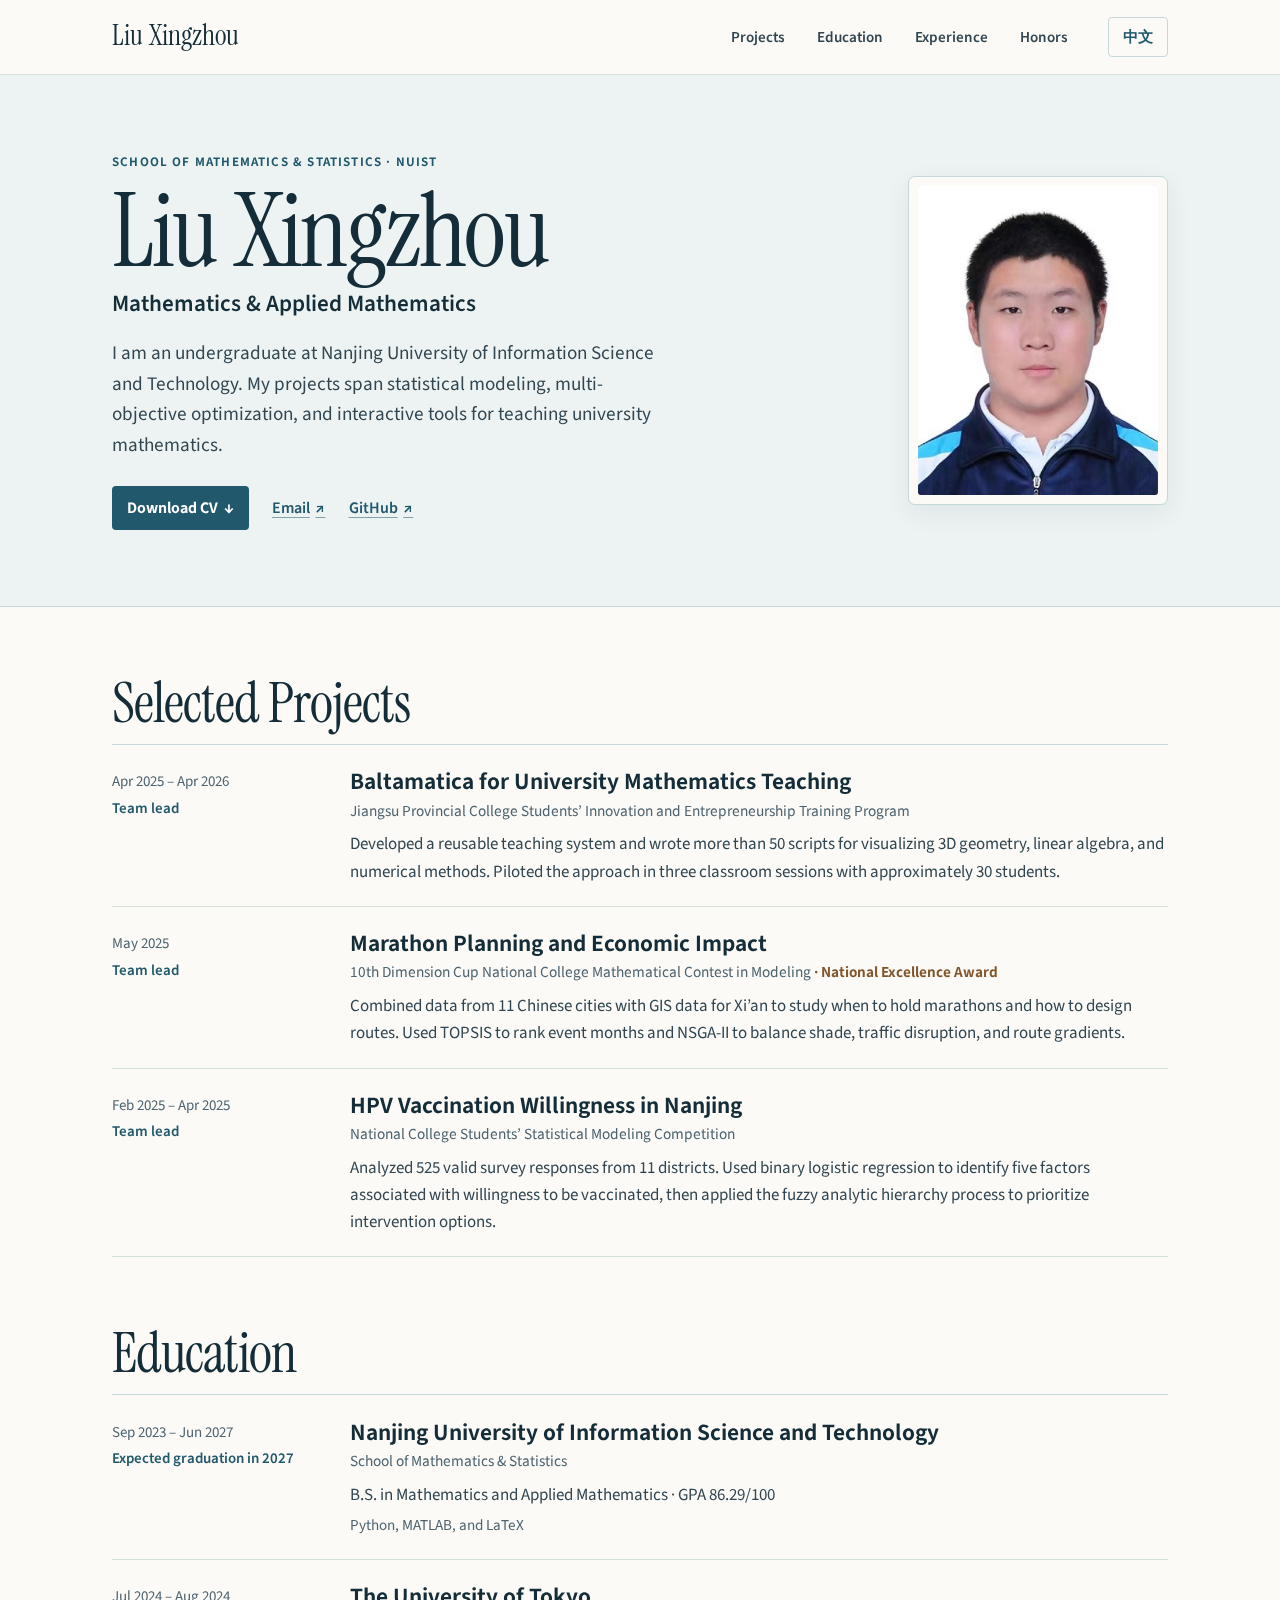
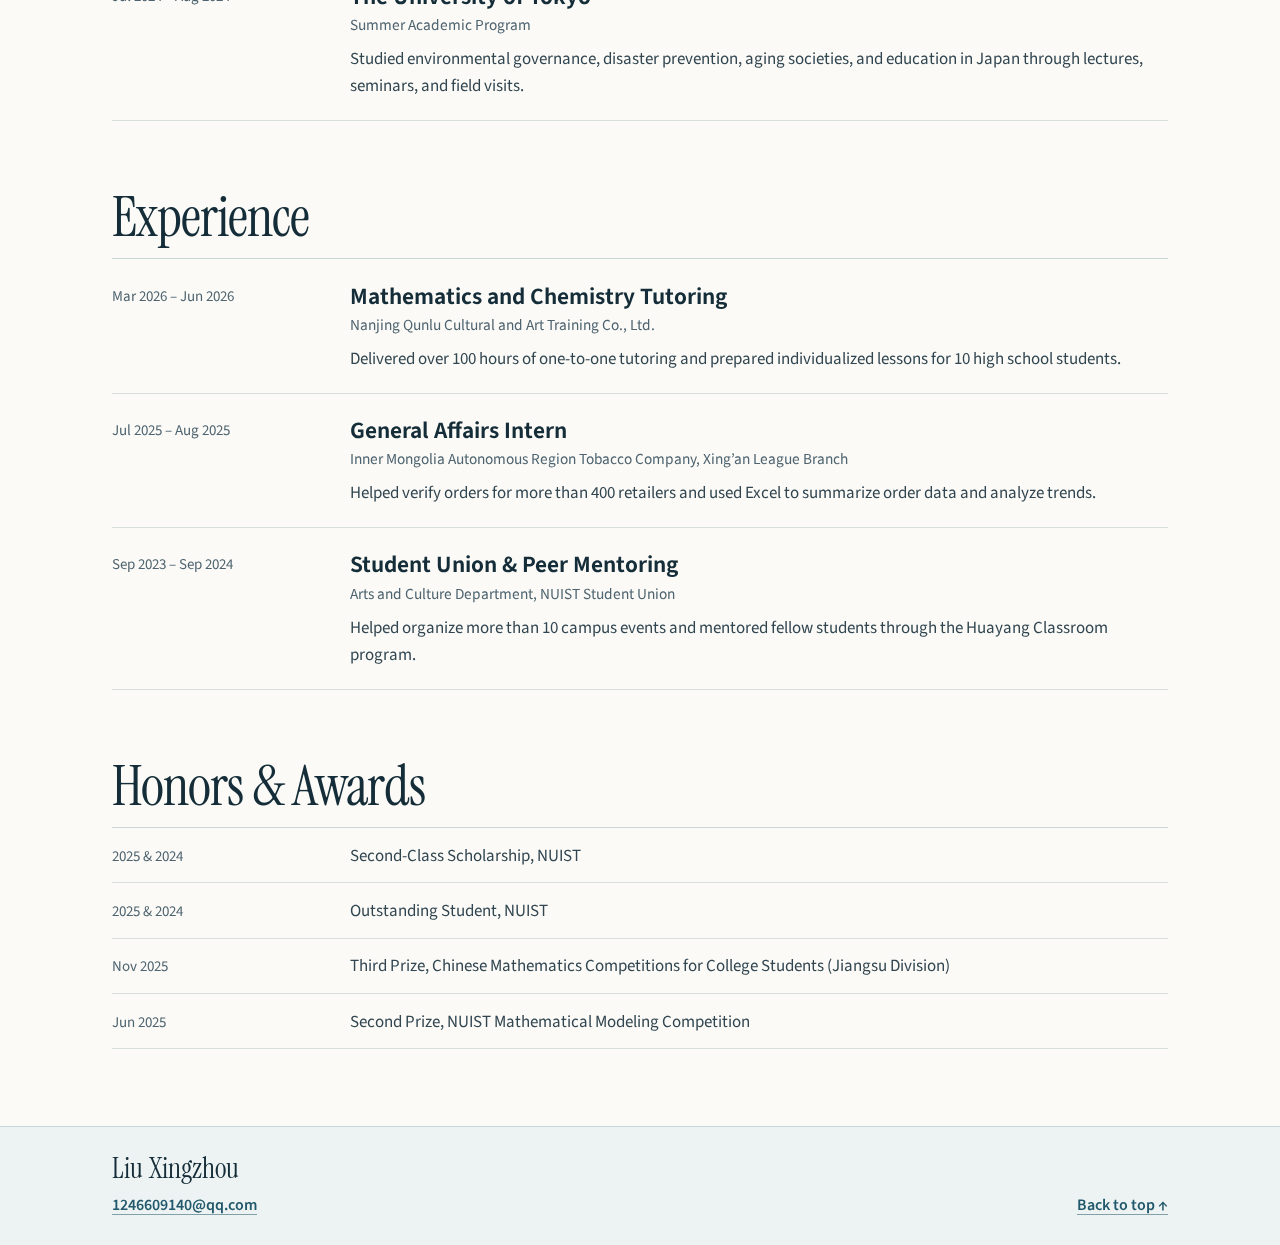
==== index.html @ d93e66ef "Publish Liu Xingzhou's bilingual academic homepage" ====
<!doctype html>
<html lang="en">
<head>
  <meta charset="utf-8">
  <meta name="viewport" content="width=device-width, initial-scale=1">
  <meta name="description" content="Academic homepage of Liu Xingzhou, a Mathematics and Applied Mathematics undergraduate at NUIST.">
  <title>Liu Xingzhou | Academic Homepage</title>
  <link rel="alternate" hreflang="zh-CN" href="zh.html">
  <link rel="icon" type="image/png" href="assets/favicon.png">
  <link rel="stylesheet" href="style.css">
</head>
<body id="top">
  <a class="skip-link" href="#main">Skip to content</a>
  <header class="site-header">
    <div class="shell masthead">
      <a class="wordmark" href="#top">Liu Xingzhou</a>
      <nav class="site-nav" aria-label="Main navigation">
        <a href="#projects">Projects</a>
        <a href="#education">Education</a>
        <a href="#experience">Experience</a>
        <a href="#honors">Honors</a>
      </nav>
      <a class="language-link" href="zh.html" hreflang="zh-CN" lang="zh-CN" aria-label="阅读中文版">中文</a>
    </div>
  </header>

  <main id="main" tabindex="-1">
    <section class="hero" aria-labelledby="name">
      <div class="shell hero-layout">
        <div class="hero-copy">
          <p class="affiliation">School of Mathematics &amp; Statistics · NUIST</p>
          <h1 id="name">Liu Xingzhou</h1>
          <p class="hero-subtitle">Mathematics &amp; Applied Mathematics</p>
          <p class="intro">I am an undergraduate at Nanjing University of Information Science and Technology. My projects span statistical modeling, multi-objective optimization, and interactive tools for teaching university mathematics.</p>
          <div class="hero-links">
            <a class="primary-link" href="assets/liu-xingzhou-cv.pdf" download>Download CV <span aria-hidden="true">↓</span></a>
            <a class="text-link" href="mailto:1246609140@qq.com">Email <span aria-hidden="true">↗</span></a>
            <a class="text-link" href="https://github.com/JasonDonaldLiu">GitHub <span aria-hidden="true">↗</span></a>
          </div>
        </div>
        <div class="portrait">
          <img src="assets/portrait.jpg" width="413" height="531" alt="Portrait of Liu Xingzhou" fetchpriority="high">
        </div>
      </div>
    </section>

    <div class="shell content">
      <section id="projects" class="section" aria-labelledby="projects-title">
        <h2 id="projects-title">Selected Projects</h2>
        <article class="entry">
          <div class="entry-meta">
            <p><time datetime="2025-04">Apr 2025</time> – <time datetime="2026-04">Apr 2026</time></p>
            <p class="role">Team lead</p>
          </div>
          <div>
            <h3>Baltamatica for University Mathematics Teaching</h3>
            <p class="context">Jiangsu Provincial College Students’ Innovation and Entrepreneurship Training Program</p>
            <p>Developed a reusable teaching system and wrote more than 50 scripts for visualizing 3D geometry, linear algebra, and numerical methods. Piloted the approach in three classroom sessions with approximately 30 students.</p>
          </div>
        </article>
        <article class="entry">
          <div class="entry-meta">
            <p><time datetime="2025-05">May 2025</time></p>
            <p class="role">Team lead</p>
          </div>
          <div>
            <h3>Marathon Planning and Economic Impact</h3>
            <p class="context">10th Dimension Cup National College Mathematical Contest in Modeling <span class="award-note">· National Excellence Award</span></p>
            <p>Combined data from 11 Chinese cities with GIS data for Xi’an to study when to hold marathons and how to design routes. Used TOPSIS to rank event months and NSGA-II to balance shade, traffic disruption, and route gradients.</p>
          </div>
        </article>
        <article class="entry">
          <div class="entry-meta">
            <p><time datetime="2025-02">Feb 2025</time> – <time datetime="2025-04">Apr 2025</time></p>
            <p class="role">Team lead</p>
          </div>
          <div>
            <h3>HPV Vaccination Willingness in Nanjing</h3>
            <p class="context">National College Students’ Statistical Modeling Competition</p>
            <p>Analyzed 525 valid survey responses from 11 districts. Used binary logistic regression to identify five factors associated with willingness to be vaccinated, then applied the fuzzy analytic hierarchy process to prioritize intervention options.</p>
          </div>
        </article>
      </section>

      <section id="education" class="section" aria-labelledby="education-title">
        <h2 id="education-title">Education</h2>
        <article class="entry">
          <div class="entry-meta">
            <p><time datetime="2023-09">Sep 2023</time> – <time datetime="2027-06">Jun 2027</time></p>
            <p class="role">Expected graduation in 2027</p>
          </div>
          <div>
            <h3>Nanjing University of Information Science and Technology</h3>
            <p class="context">School of Mathematics &amp; Statistics</p>
            <p>B.S. in Mathematics and Applied Mathematics · GPA 86.29/100</p>
            <p class="tools">Python, MATLAB, and LaTeX</p>
          </div>
        </article>
        <article class="entry">
          <div class="entry-meta">
            <p><time datetime="2024-07">Jul 2024</time> – <time datetime="2024-08">Aug 2024</time></p>
          </div>
          <div>
            <h3>The University of Tokyo</h3>
            <p class="context">Summer Academic Program</p>
            <p>Studied environmental governance, disaster prevention, aging societies, and education in Japan through lectures, seminars, and field visits.</p>
          </div>
        </article>
      </section>

      <section id="experience" class="section" aria-labelledby="experience-title">
        <h2 id="experience-title">Experience</h2>
        <article class="entry">
          <div class="entry-meta">
            <p><time datetime="2026-03">Mar 2026</time> – <time datetime="2026-06">Jun 2026</time></p>
          </div>
          <div>
            <h3>Mathematics and Chemistry Tutoring</h3>
            <p class="context">Nanjing Qunlu Cultural and Art Training Co., Ltd.</p>
            <p>Delivered over 100 hours of one-to-one tutoring and prepared individualized lessons for 10 high school students.</p>
          </div>
        </article>
        <article class="entry">
          <div class="entry-meta">
            <p><time datetime="2025-07">Jul 2025</time> – <time datetime="2025-08">Aug 2025</time></p>
          </div>
          <div>
            <h3>General Affairs Intern</h3>
            <p class="context">Inner Mongolia Autonomous Region Tobacco Company, Xing’an League Branch</p>
            <p>Helped verify orders for more than 400 retailers and used Excel to summarize order data and analyze trends.</p>
          </div>
        </article>
        <article class="entry">
          <div class="entry-meta">
            <p><time datetime="2023-09">Sep 2023</time> – <time datetime="2024-09">Sep 2024</time></p>
          </div>
          <div>
            <h3>Student Union &amp; Peer Mentoring</h3>
            <p class="context">Arts and Culture Department, NUIST Student Union</p>
            <p>Helped organize more than 10 campus events and mentored fellow students through the Huayang Classroom program.</p>
          </div>
        </article>
      </section>

      <section id="honors" class="section" aria-labelledby="honors-title">
        <h2 id="honors-title">Honors &amp; Awards</h2>
        <ul class="honors-list">
          <li><span class="honors-date"><time datetime="2025">2025</time> &amp; <time datetime="2024">2024</time></span><span>Second-Class Scholarship, NUIST</span></li>
          <li><span class="honors-date"><time datetime="2025">2025</time> &amp; <time datetime="2024">2024</time></span><span>Outstanding Student, NUIST</span></li>
          <li><time class="honors-date" datetime="2025-11">Nov 2025</time><span>Third Prize, Chinese Mathematics Competitions for College Students (Jiangsu Division)</span></li>
          <li><time class="honors-date" datetime="2025-06">Jun 2025</time><span>Second Prize, NUIST Mathematical Modeling Competition</span></li>
        </ul>
      </section>
    </div>
  </main>

  <footer class="site-footer">
    <div class="shell footer-layout">
      <div>
        <p class="wordmark">Liu Xingzhou</p>
        <a class="text-link" href="mailto:1246609140@qq.com">1246609140@qq.com</a>
      </div>
      <a class="text-link" href="#top">Back to top <span aria-hidden="true">↑</span></a>
    </div>
  </footer>
</body>
</html>
---- style.css ----
@font-face {
  font-family: "Instrument Serif";
  src: url("assets/instrument-serif.ttf") format("truetype");
  font-weight: 400;
  font-display: swap;
}

@font-face {
  font-family: "Source Sans 3";
  src: url("assets/source-sans-3.woff2") format("woff2");
  font-weight: 200 900;
  font-display: swap;
}

:root {
  color-scheme: light;
  --paper: #fbfaf6;
  --mist: #edf3f3;
  --ink: #142d38;
  --text: #314651;
  --muted: #4e6470;
  --accent: #21586b;
  --dark-accent: #143e4e;
  --rule: #d7dfdd;
  --hero-rule: #c6d7d9;
  --copper: #82562d;
  --serif: "Instrument Serif", "STIX Two Text", Georgia, serif;
  --sans: "Source Sans 3", system-ui, "PingFang SC", "Microsoft YaHei", sans-serif;
  --gutter: clamp(1.25rem, 4vw, 2.5rem);
}

*, *::before, *::after {
  box-sizing: border-box;
}

body {
  margin: 0;
  background: var(--paper);
  color: var(--text);
  font-family: var(--sans);
  font-size: 1.0625rem;
  line-height: 1.6;
}

h1, h2, h3, p {
  margin: 0;
}

a {
  color: var(--accent);
  text-underline-offset: 0.24em;
}

a:hover {
  color: var(--dark-accent);
}

a:focus-visible {
  outline: 2px solid var(--accent);
  outline-offset: 4px;
}

.shell {
  width: min(100% - var(--gutter) * 2, 66rem);
  margin-inline: auto;
}

.skip-link {
  position: absolute;
  z-index: 1;
  top: 0.75rem;
  left: var(--gutter);
  padding: 0.5rem 0.85rem;
  transform: translateY(calc(-100% - 0.75rem));
  background: var(--paper);
}

.skip-link:focus {
  transform: none;
}

.site-header {
  border-bottom: 1px solid var(--rule);
}

.masthead {
  display: grid;
  grid-template-columns: 1fr auto auto;
  grid-template-areas: "name nav language";
  align-items: center;
  gap: clamp(1rem, 3.2vw, 2.5rem);
  min-height: 4.6rem;
}

.wordmark {
  grid-area: name;
  width: fit-content;
  color: var(--ink);
  font-family: var(--serif);
  font-size: 1.75rem;
  line-height: 1.1;
  text-decoration: none;
}

.site-nav {
  grid-area: nav;
  display: flex;
  flex-wrap: wrap;
  gap: 0.15rem clamp(0.85rem, 3vw, 2rem);
}

.site-nav a,
.language-link {
  display: inline-flex;
  align-items: center;
  min-height: 2.5rem;
  font-size: 0.95rem;
  font-weight: 600;
  text-decoration: none;
}

.site-nav a {
  color: var(--text);
}

.site-nav a:hover {
  color: var(--accent);
  text-decoration: underline;
}

.language-link {
  grid-area: language;
  justify-content: center;
  justify-self: end;
  min-width: 3.75rem;
  padding-inline: 0.7rem;
  border: 1px solid var(--hero-rule);
  border-radius: 4px;
}

.language-link:hover {
  background: var(--mist);
}

.hero {
  background: var(--mist);
  border-bottom: 1px solid var(--hero-rule);
}

.hero-layout {
  display: grid;
  grid-template-columns: minmax(0, 1fr) clamp(12.5rem, 23vw, 16.25rem);
  align-items: center;
  column-gap: clamp(2.25rem, 9vw, 8.5rem);
  padding-block: clamp(3.25rem, 6vw, 5.5rem);
}

.affiliation {
  color: var(--accent);
  font-size: 0.82rem;
  font-weight: 650;
  letter-spacing: 0.09em;
  text-transform: uppercase;
}

h1 {
  margin-block: 0.62rem 0.32rem;
  color: var(--ink);
  font-family: var(--serif);
  font-size: clamp(3.45rem, 8vw, 6.5rem);
  font-weight: 400;
  letter-spacing: -0.022em;
  line-height: 0.98;
}

.hero-subtitle {
  color: var(--ink);
  font-size: clamp(1.12rem, 2.2vw, 1.45rem);
  font-weight: 600;
  line-height: 1.4;
}

.intro {
  max-width: 34rem;
  margin-block: 1.1rem 1.55rem;
  font-size: clamp(1.0625rem, 1.7vw, 1.2rem);
}

.hero-links {
  display: flex;
  flex-wrap: wrap;
  align-items: center;
  gap: 0.3rem clamp(0.9rem, 3vw, 1.45rem);
}

.hero-links a {
  display: inline-flex;
  align-items: center;
  gap: 0.35rem;
  min-height: 2.75rem;
  white-space: nowrap;
}

.primary-link {
  padding: 0.5rem 0.94rem;
  border-radius: 4px;
  background: var(--accent);
  color: #fff;
  font-size: 1rem;
  font-weight: 650;
  text-decoration: none;
}

.primary-link:hover {
  background: var(--dark-accent);
  color: #fff;
}

.text-link {
  font-size: 1rem;
  font-weight: 600;
  text-decoration-color: #81a0aa;
}

.text-link:hover {
  text-decoration-color: currentColor;
}

.portrait {
  padding: 0.55rem;
  border: 1px solid var(--hero-rule);
  border-radius: 7px;
  background: var(--paper);
  box-shadow: 0 8px 26px rgb(20 45 56 / 7%);
}

.portrait img {
  display: block;
  width: 100%;
  height: auto;
  border-radius: 3px;
}

.content {
  padding-block: clamp(2.65rem, 5vw, 4.5rem) clamp(3.5rem, 6vw, 5rem);
}

.section + .section {
  margin-top: clamp(2.5rem, 6vw, 4rem);
}

h2 {
  padding-bottom: 0.62rem;
  border-bottom: 1px solid var(--hero-rule);
  color: var(--ink);
  font-family: var(--serif);
  font-size: clamp(2.45rem, 4.4vw, 3.55rem);
  font-weight: 400;
  letter-spacing: -0.018em;
  line-height: 1.12;
}

.entry, .honors-list li {
  display: grid;
  grid-template-columns: 11.75rem minmax(0, 1fr);
  gap: clamp(1.5rem, 4vw, 3.15rem);
  border-bottom: 1px solid var(--rule);
}

.entry {
  padding-block: 1.32rem;
}

.entry-meta,
.honors-date {
  color: var(--muted);
  font-size: 0.94rem;
  font-variant-numeric: tabular-nums;
}

.entry-meta {
  padding-top: 0.19rem;
}

.role {
  margin-top: 0.15rem;
  color: var(--accent);
  font-weight: 600;
}

h3 {
  color: var(--ink);
  font-size: clamp(1.2rem, 2.3vw, 1.47rem);
  font-weight: 650;
  line-height: 1.28;
}

.context {
  margin-top: 0.26rem;
  color: var(--muted);
  font-size: 0.96rem;
  line-height: 1.4;
}

.context + p {
  margin-top: 0.52rem;
}

.award-note {
  color: var(--copper);
  font-weight: 650;
}

.tools {
  margin-top: 0.35rem;
  color: var(--muted);
  font-size: 0.95rem;
}

.honors-list {
  margin: 0;
  padding: 0;
  list-style: none;
}

.honors-list li {
  align-items: baseline;
  padding-block: 0.85rem;
}

.site-footer {
  border-top: 1px solid var(--hero-rule);
  background: var(--mist);
}

.footer-layout {
  display: flex;
  flex-wrap: wrap;
  align-items: end;
  justify-content: space-between;
  gap: 0.8rem 1rem;
  padding-block: 1.7rem;
}

.site-footer .wordmark {
  margin-bottom: 0.35rem;
}

html[lang="zh-CN"] body {
  line-height: 1.75;
}

html[lang="zh-CN"] h2 {
  padding-bottom: 0.85rem;
  font-family: var(--sans);
  font-size: clamp(1.75rem, 4.4vw, 2.4rem);
  font-weight: 600;
  letter-spacing: 0;
}

html[lang="zh-CN"] h3 {
  font-size: clamp(1.13rem, 2.3vw, 1.3rem);
}

@media (max-width: 45rem) {
  .masthead {
    grid-template-columns: 1fr auto;
    grid-template-areas: "name language" "nav nav";
    row-gap: 0.1rem;
    padding-top: 0.58rem;
  }

  .site-nav {
    gap: 0.05rem clamp(1rem, 4vw, 1.8rem);
  }

  .hero-layout {
    grid-template-columns: 1fr;
    gap: 1.5rem;
    padding-block: 2rem 2.25rem;
  }

  .portrait {
    grid-row: 1;
    width: clamp(7.3rem, 28vw, 9.5rem);
    padding: 0.32rem;
  }

  h1 {
    font-size: clamp(3.15rem, 12vw, 5.4rem);
  }

  .entry,
  .honors-list li {
    grid-template-columns: 1fr;
    gap: 0.34rem;
  }

  .entry-meta {
    display: flex;
    flex-wrap: wrap;
    gap: 0.15rem 0.8rem;
    padding-top: 0;
  }

  .entry-meta .role {
    margin-top: 0;
  }
}

@media (prefers-reduced-motion: no-preference) {
  html {
    scroll-behavior: smooth;
  }
}
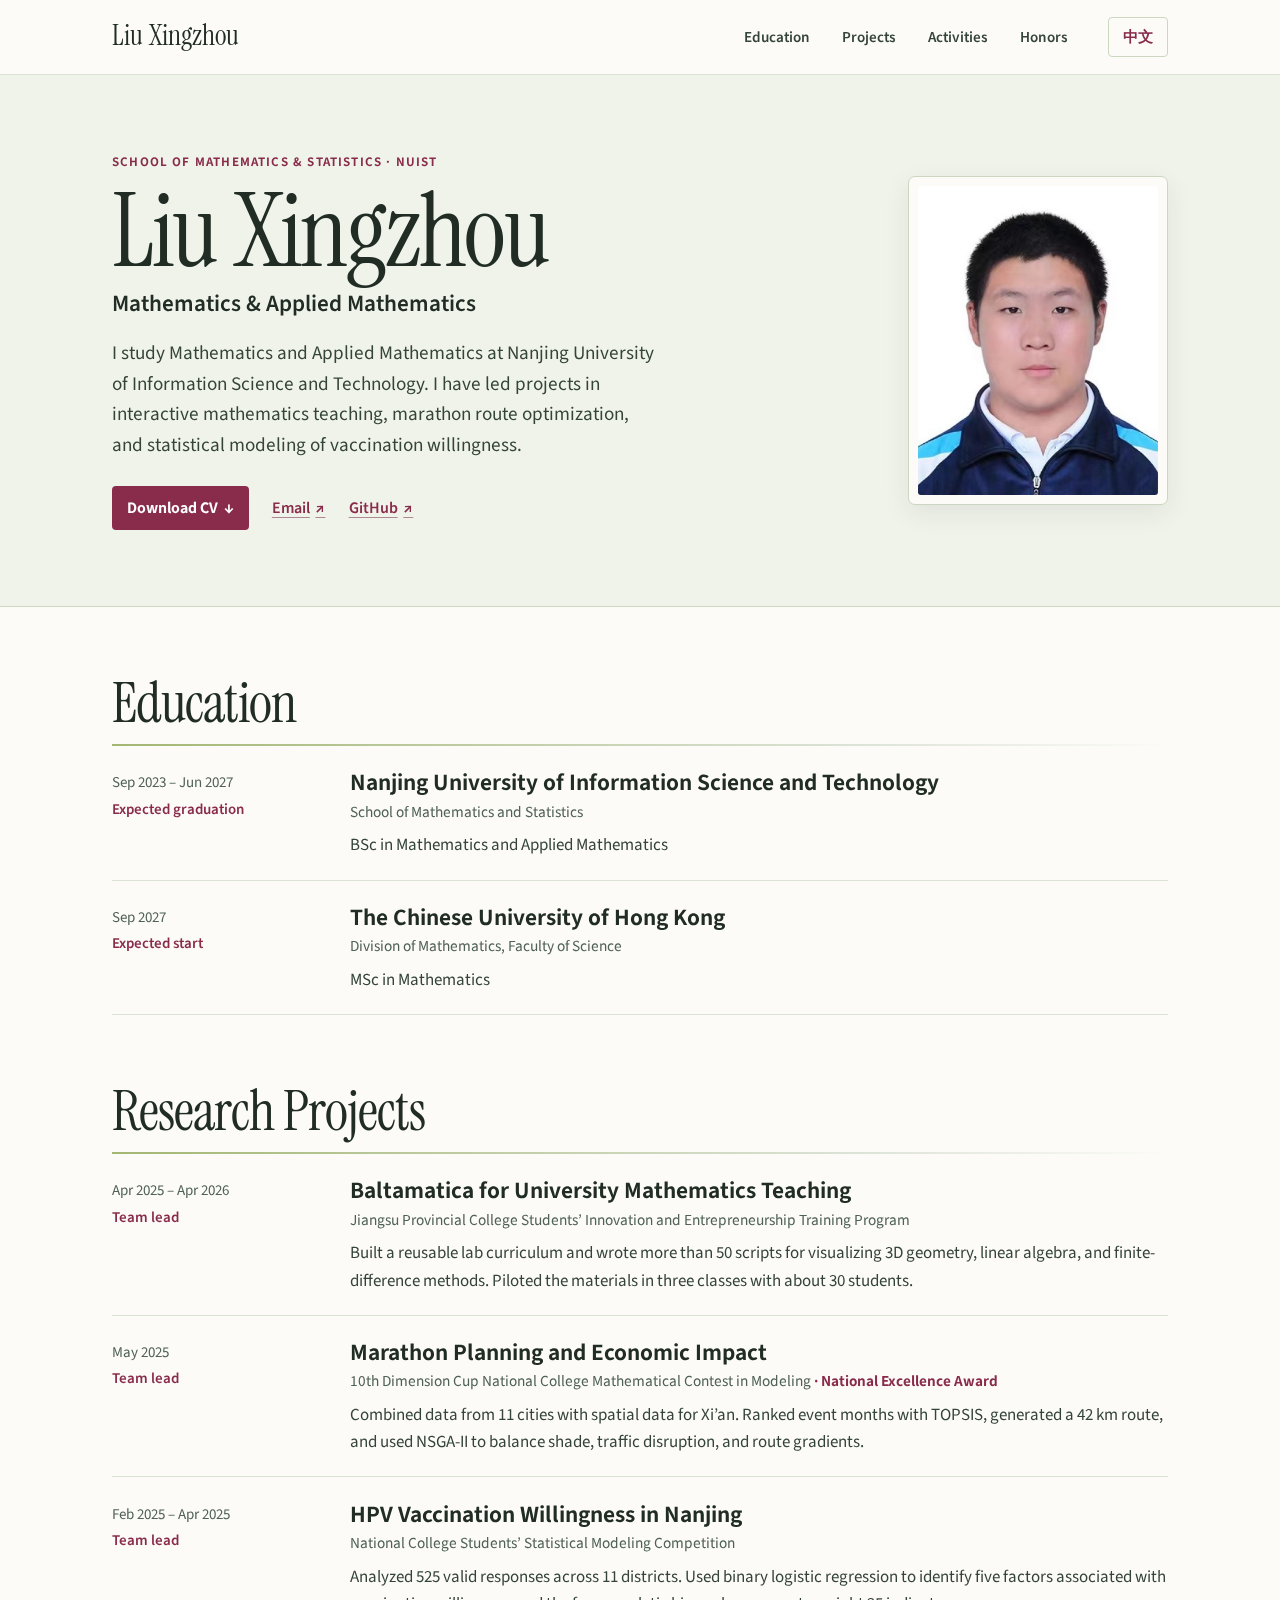
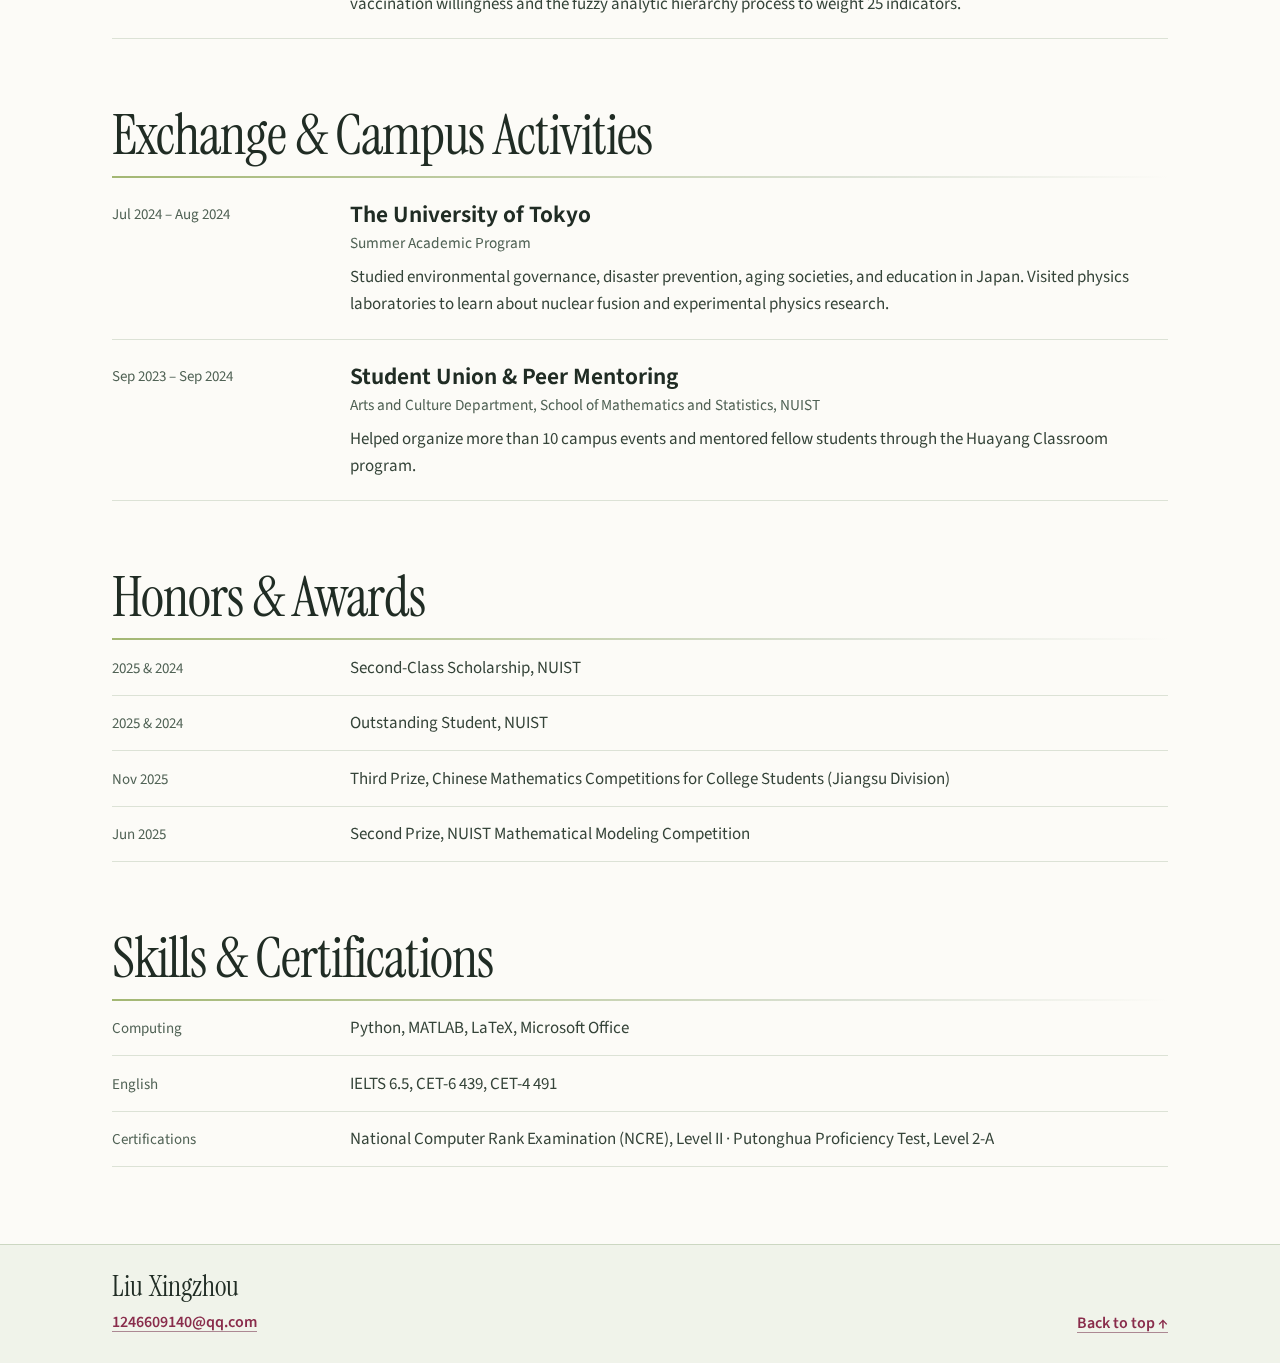
==== commit ba7bf4f5: "Refresh academic CV and bilingual homepage" ====
--- a/index.html
+++ b/index.html
@@ -15,9 +15,9 @@
     <div class="shell masthead">
       <a class="wordmark" href="#top">Liu Xingzhou</a>
       <nav class="site-nav" aria-label="Main navigation">
+        <a href="#education">Education</a>
         <a href="#projects">Projects</a>
-        <a href="#education">Education</a>
-        <a href="#experience">Experience</a>
+        <a href="#experience">Activities</a>
         <a href="#honors">Honors</a>
       </nav>
       <a class="language-link" href="zh.html" hreflang="zh-CN" lang="zh-CN" aria-label="阅读中文版">中文</a>
@@ -31,7 +31,7 @@
           <p class="affiliation">School of Mathematics &amp; Statistics · NUIST</p>
           <h1 id="name">Liu Xingzhou</h1>
           <p class="hero-subtitle">Mathematics &amp; Applied Mathematics</p>
-          <p class="intro">I am an undergraduate at Nanjing University of Information Science and Technology. My projects span statistical modeling, multi-objective optimization, and interactive tools for teaching university mathematics.</p>
+          <p class="intro">I study Mathematics and Applied Mathematics at Nanjing University of Information Science and Technology. I have led projects in interactive mathematics teaching, marathon route optimization, and statistical modeling of vaccination willingness.</p>
           <div class="hero-links">
             <a class="primary-link" href="assets/liu-xingzhou-cv.pdf" download>Download CV <span aria-hidden="true">↓</span></a>
             <a class="text-link" href="mailto:1246609140@qq.com">Email <span aria-hidden="true">↗</span></a>
@@ -45,8 +45,34 @@
     </section>
 
     <div class="shell content">
+      <section id="education" class="section" aria-labelledby="education-title">
+        <h2 id="education-title">Education</h2>
+        <article class="entry">
+          <div class="entry-meta">
+            <p><time datetime="2023-09">Sep 2023</time> – <time datetime="2027-06">Jun 2027</time></p>
+            <p class="role">Expected graduation</p>
+          </div>
+          <div>
+            <h3>Nanjing University of Information Science and Technology</h3>
+            <p class="context">School of Mathematics and Statistics</p>
+            <p>BSc in Mathematics and Applied Mathematics</p>
+          </div>
+        </article>
+        <article class="entry">
+          <div class="entry-meta">
+            <p><time datetime="2027-09">Sep 2027</time></p>
+            <p class="role">Expected start</p>
+          </div>
+          <div>
+            <h3>The Chinese University of Hong Kong</h3>
+            <p class="context">Division of Mathematics, Faculty of Science</p>
+            <p>MSc in Mathematics</p>
+          </div>
+        </article>
+      </section>
+
       <section id="projects" class="section" aria-labelledby="projects-title">
-        <h2 id="projects-title">Selected Projects</h2>
+        <h2 id="projects-title">Research Projects</h2>
         <article class="entry">
           <div class="entry-meta">
             <p><time datetime="2025-04">Apr 2025</time> – <time datetime="2026-04">Apr 2026</time></p>
@@ -55,7 +81,7 @@
           <div>
             <h3>Baltamatica for University Mathematics Teaching</h3>
             <p class="context">Jiangsu Provincial College Students’ Innovation and Entrepreneurship Training Program</p>
-            <p>Developed a reusable teaching system and wrote more than 50 scripts for visualizing 3D geometry, linear algebra, and numerical methods. Piloted the approach in three classroom sessions with approximately 30 students.</p>
+            <p>Built a reusable lab curriculum and wrote more than 50 scripts for visualizing 3D geometry, linear algebra, and finite-difference methods. Piloted the materials in three classes with about 30 students.</p>
           </div>
         </article>
         <article class="entry">
@@ -66,7 +92,7 @@
           <div>
             <h3>Marathon Planning and Economic Impact</h3>
             <p class="context">10th Dimension Cup National College Mathematical Contest in Modeling <span class="award-note">· National Excellence Award</span></p>
-            <p>Combined data from 11 Chinese cities with GIS data for Xi’an to study when to hold marathons and how to design routes. Used TOPSIS to rank event months and NSGA-II to balance shade, traffic disruption, and route gradients.</p>
+            <p>Combined data from 11 cities with spatial data for Xi’an. Ranked event months with TOPSIS, generated a 42 km route, and used NSGA-II to balance shade, traffic disruption, and route gradients.</p>
           </div>
         </article>
         <article class="entry">
@@ -77,25 +103,13 @@
           <div>
             <h3>HPV Vaccination Willingness in Nanjing</h3>
             <p class="context">National College Students’ Statistical Modeling Competition</p>
-            <p>Analyzed 525 valid survey responses from 11 districts. Used binary logistic regression to identify five factors associated with willingness to be vaccinated, then applied the fuzzy analytic hierarchy process to prioritize intervention options.</p>
+            <p>Analyzed 525 valid responses across 11 districts. Used binary logistic regression to identify five factors associated with vaccination willingness and the fuzzy analytic hierarchy process to weight 25 indicators.</p>
           </div>
         </article>
       </section>
 
-      <section id="education" class="section" aria-labelledby="education-title">
-        <h2 id="education-title">Education</h2>
-        <article class="entry">
-          <div class="entry-meta">
-            <p><time datetime="2023-09">Sep 2023</time> – <time datetime="2027-06">Jun 2027</time></p>
-            <p class="role">Expected graduation in 2027</p>
-          </div>
-          <div>
-            <h3>Nanjing University of Information Science and Technology</h3>
-            <p class="context">School of Mathematics &amp; Statistics</p>
-            <p>B.S. in Mathematics and Applied Mathematics · GPA 86.29/100</p>
-            <p class="tools">Python, MATLAB, and LaTeX</p>
-          </div>
-        </article>
+      <section id="experience" class="section" aria-labelledby="experience-title">
+        <h2 id="experience-title">Exchange &amp; Campus Activities</h2>
         <article class="entry">
           <div class="entry-meta">
             <p><time datetime="2024-07">Jul 2024</time> – <time datetime="2024-08">Aug 2024</time></p>
@@ -103,31 +117,7 @@
           <div>
             <h3>The University of Tokyo</h3>
             <p class="context">Summer Academic Program</p>
-            <p>Studied environmental governance, disaster prevention, aging societies, and education in Japan through lectures, seminars, and field visits.</p>
-          </div>
-        </article>
-      </section>
-
-      <section id="experience" class="section" aria-labelledby="experience-title">
-        <h2 id="experience-title">Experience</h2>
-        <article class="entry">
-          <div class="entry-meta">
-            <p><time datetime="2026-03">Mar 2026</time> – <time datetime="2026-06">Jun 2026</time></p>
-          </div>
-          <div>
-            <h3>Mathematics and Chemistry Tutoring</h3>
-            <p class="context">Nanjing Qunlu Cultural and Art Training Co., Ltd.</p>
-            <p>Delivered over 100 hours of one-to-one tutoring and prepared individualized lessons for 10 high school students.</p>
-          </div>
-        </article>
-        <article class="entry">
-          <div class="entry-meta">
-            <p><time datetime="2025-07">Jul 2025</time> – <time datetime="2025-08">Aug 2025</time></p>
-          </div>
-          <div>
-            <h3>General Affairs Intern</h3>
-            <p class="context">Inner Mongolia Autonomous Region Tobacco Company, Xing’an League Branch</p>
-            <p>Helped verify orders for more than 400 retailers and used Excel to summarize order data and analyze trends.</p>
+            <p>Studied environmental governance, disaster prevention, aging societies, and education in Japan. Visited physics laboratories to learn about nuclear fusion and experimental physics research.</p>
           </div>
         </article>
         <article class="entry">
@@ -136,7 +126,7 @@
           </div>
           <div>
             <h3>Student Union &amp; Peer Mentoring</h3>
-            <p class="context">Arts and Culture Department, NUIST Student Union</p>
+            <p class="context">Arts and Culture Department, School of Mathematics and Statistics, NUIST</p>
             <p>Helped organize more than 10 campus events and mentored fellow students through the Huayang Classroom program.</p>
           </div>
         </article>
@@ -144,11 +134,20 @@
 
       <section id="honors" class="section" aria-labelledby="honors-title">
         <h2 id="honors-title">Honors &amp; Awards</h2>
-        <ul class="honors-list">
-          <li><span class="honors-date"><time datetime="2025">2025</time> &amp; <time datetime="2024">2024</time></span><span>Second-Class Scholarship, NUIST</span></li>
-          <li><span class="honors-date"><time datetime="2025">2025</time> &amp; <time datetime="2024">2024</time></span><span>Outstanding Student, NUIST</span></li>
-          <li><time class="honors-date" datetime="2025-11">Nov 2025</time><span>Third Prize, Chinese Mathematics Competitions for College Students (Jiangsu Division)</span></li>
-          <li><time class="honors-date" datetime="2025-06">Jun 2025</time><span>Second Prize, NUIST Mathematical Modeling Competition</span></li>
+        <ul class="detail-list">
+          <li><span class="row-label"><time datetime="2025">2025</time> &amp; <time datetime="2024">2024</time></span><span>Second-Class Scholarship, NUIST</span></li>
+          <li><span class="row-label"><time datetime="2025">2025</time> &amp; <time datetime="2024">2024</time></span><span>Outstanding Student, NUIST</span></li>
+          <li><time class="row-label" datetime="2025-11">Nov 2025</time><span>Third Prize, Chinese Mathematics Competitions for College Students (Jiangsu Division)</span></li>
+          <li><time class="row-label" datetime="2025-06">Jun 2025</time><span>Second Prize, NUIST Mathematical Modeling Competition</span></li>
+        </ul>
+      </section>
+
+      <section id="skills" class="section" aria-labelledby="skills-title">
+        <h2 id="skills-title">Skills &amp; Certifications</h2>
+        <ul class="detail-list">
+          <li><span class="row-label">Computing</span><span>Python, MATLAB, LaTeX, Microsoft Office</span></li>
+          <li><span class="row-label">English</span><span>IELTS 6.5, CET-6 439, CET-4 491</span></li>
+          <li><span class="row-label">Certifications</span><span>National Computer Rank Examination (NCRE), Level II · Putonghua Proficiency Test, Level 2-A</span></li>
         </ul>
       </section>
     </div>
--- a/style.css
+++ b/style.css
@@ -14,16 +14,16 @@
 
 :root {
   color-scheme: light;
-  --paper: #fbfaf6;
-  --mist: #edf3f3;
-  --ink: #142d38;
-  --text: #314651;
-  --muted: #4e6470;
-  --accent: #21586b;
-  --dark-accent: #143e4e;
-  --rule: #d7dfdd;
-  --hero-rule: #c6d7d9;
-  --copper: #82562d;
+  --paper: #fcfbf7;
+  --mist: #f0f3ea;
+  --ink: #202c24;
+  --text: #354439;
+  --muted: #506255;
+  --accent: #892c4b;
+  --dark-accent: #672038;
+  --rule: #dce2d6;
+  --hero-rule: #ccd7c2;
+  --section-rule: #a3b773;
   --serif: "Instrument Serif", "STIX Two Text", Georgia, serif;
   --sans: "Source Sans 3", system-ui, "PingFang SC", "Microsoft YaHei", sans-serif;
   --gutter: clamp(1.25rem, 4vw, 2.5rem);
@@ -219,7 +219,7 @@
 .text-link {
   font-size: 1rem;
   font-weight: 600;
-  text-decoration-color: #81a0aa;
+  text-decoration-color: #ac8893;
 }
 
 .text-link:hover {
@@ -231,7 +231,7 @@
   border: 1px solid var(--hero-rule);
   border-radius: 7px;
   background: var(--paper);
-  box-shadow: 0 8px 26px rgb(20 45 56 / 7%);
+  box-shadow: 0 8px 26px rgb(32 44 36 / 8%);
 }
 
 .portrait img {
@@ -251,7 +251,8 @@
 
 h2 {
   padding-bottom: 0.62rem;
-  border-bottom: 1px solid var(--hero-rule);
+  border-bottom: 2px solid var(--section-rule);
+  border-image: linear-gradient(90deg, var(--section-rule), var(--rule) 70%, transparent) 1;
   color: var(--ink);
   font-family: var(--serif);
   font-size: clamp(2.45rem, 4.4vw, 3.55rem);
@@ -260,7 +261,7 @@
   line-height: 1.12;
 }
 
-.entry, .honors-list li {
+.entry, .detail-list li {
   display: grid;
   grid-template-columns: 11.75rem minmax(0, 1fr);
   gap: clamp(1.5rem, 4vw, 3.15rem);
@@ -272,7 +273,7 @@
 }
 
 .entry-meta,
-.honors-date {
+.row-label {
   color: var(--muted);
   font-size: 0.94rem;
   font-variant-numeric: tabular-nums;
@@ -307,23 +308,17 @@
 }
 
 .award-note {
-  color: var(--copper);
+  color: var(--accent);
   font-weight: 650;
 }
 
-.tools {
-  margin-top: 0.35rem;
-  color: var(--muted);
-  font-size: 0.95rem;
-}
-
-.honors-list {
+.detail-list {
   margin: 0;
   padding: 0;
   list-style: none;
 }
 
-.honors-list li {
+.detail-list li {
   align-items: baseline;
   padding-block: 0.85rem;
 }
@@ -391,7 +386,7 @@
   }
 
   .entry,
-  .honors-list li {
+  .detail-list li {
     grid-template-columns: 1fr;
     gap: 0.34rem;
   }
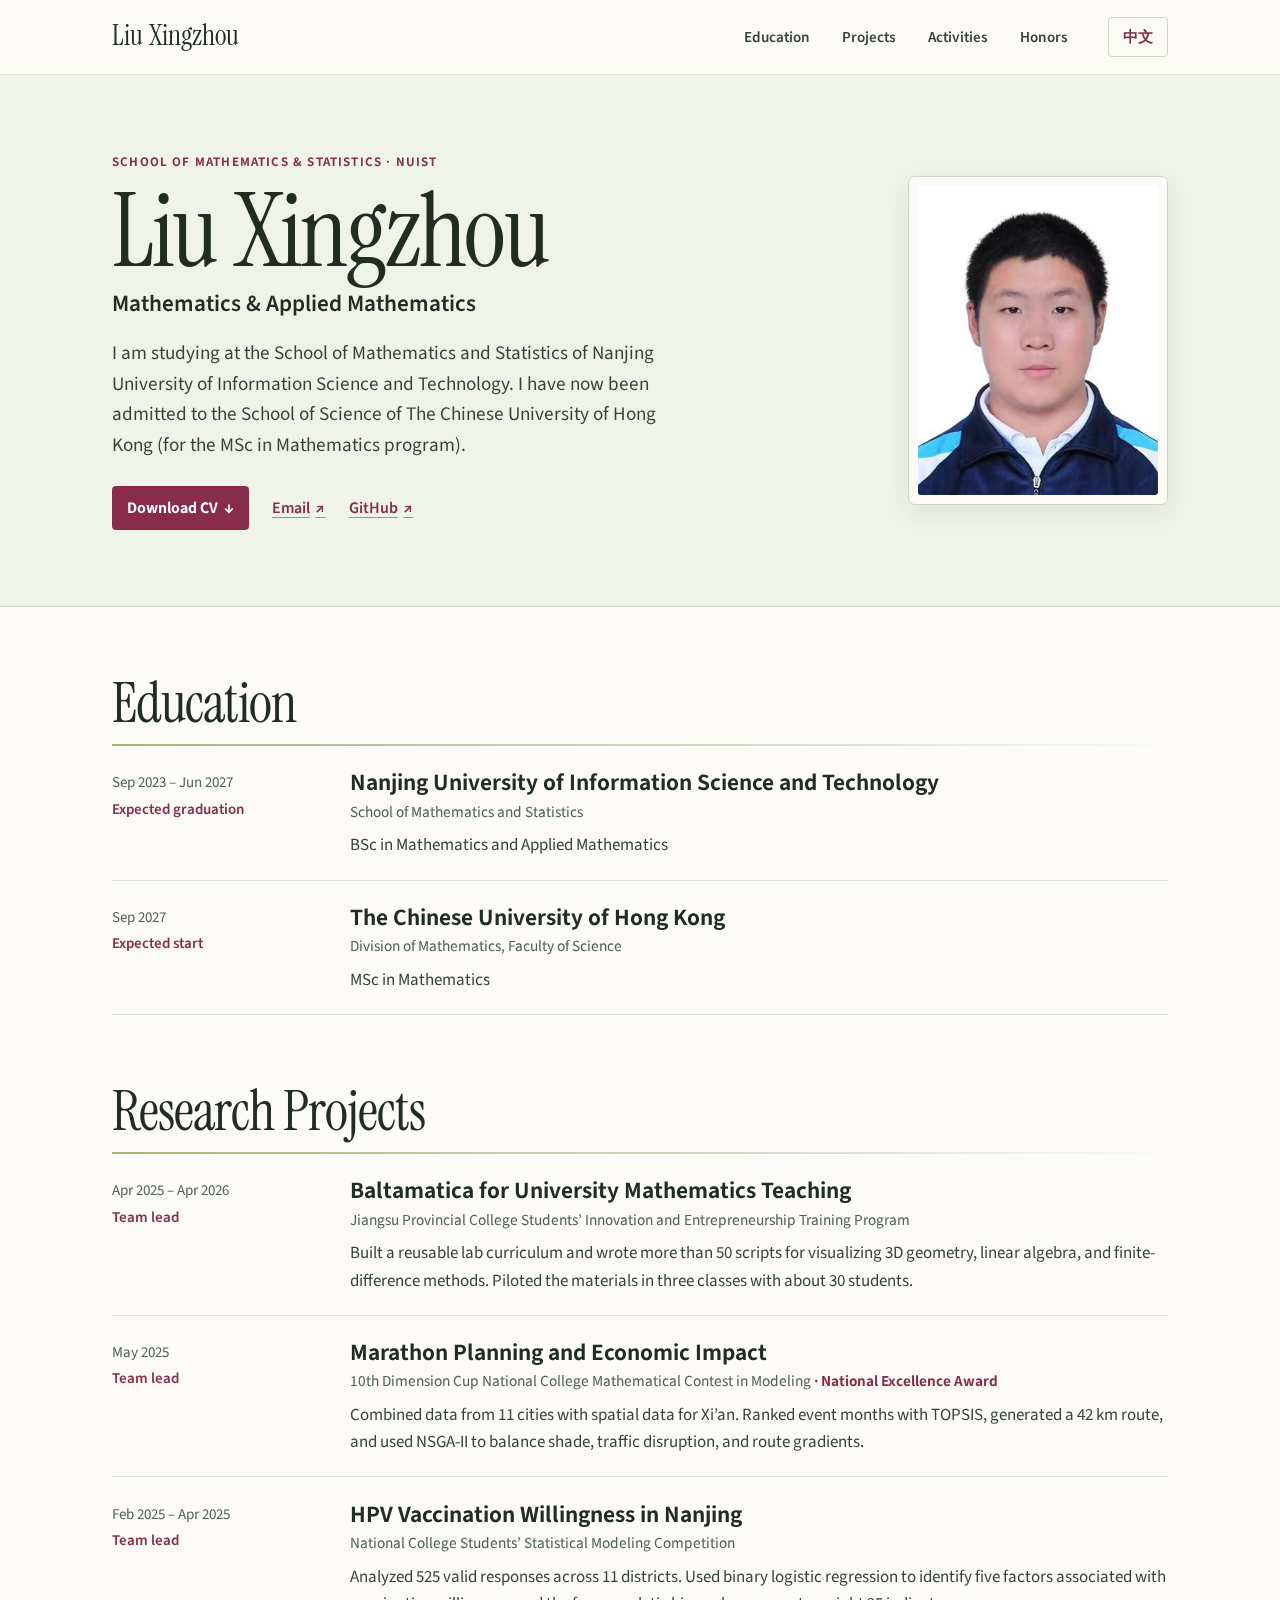
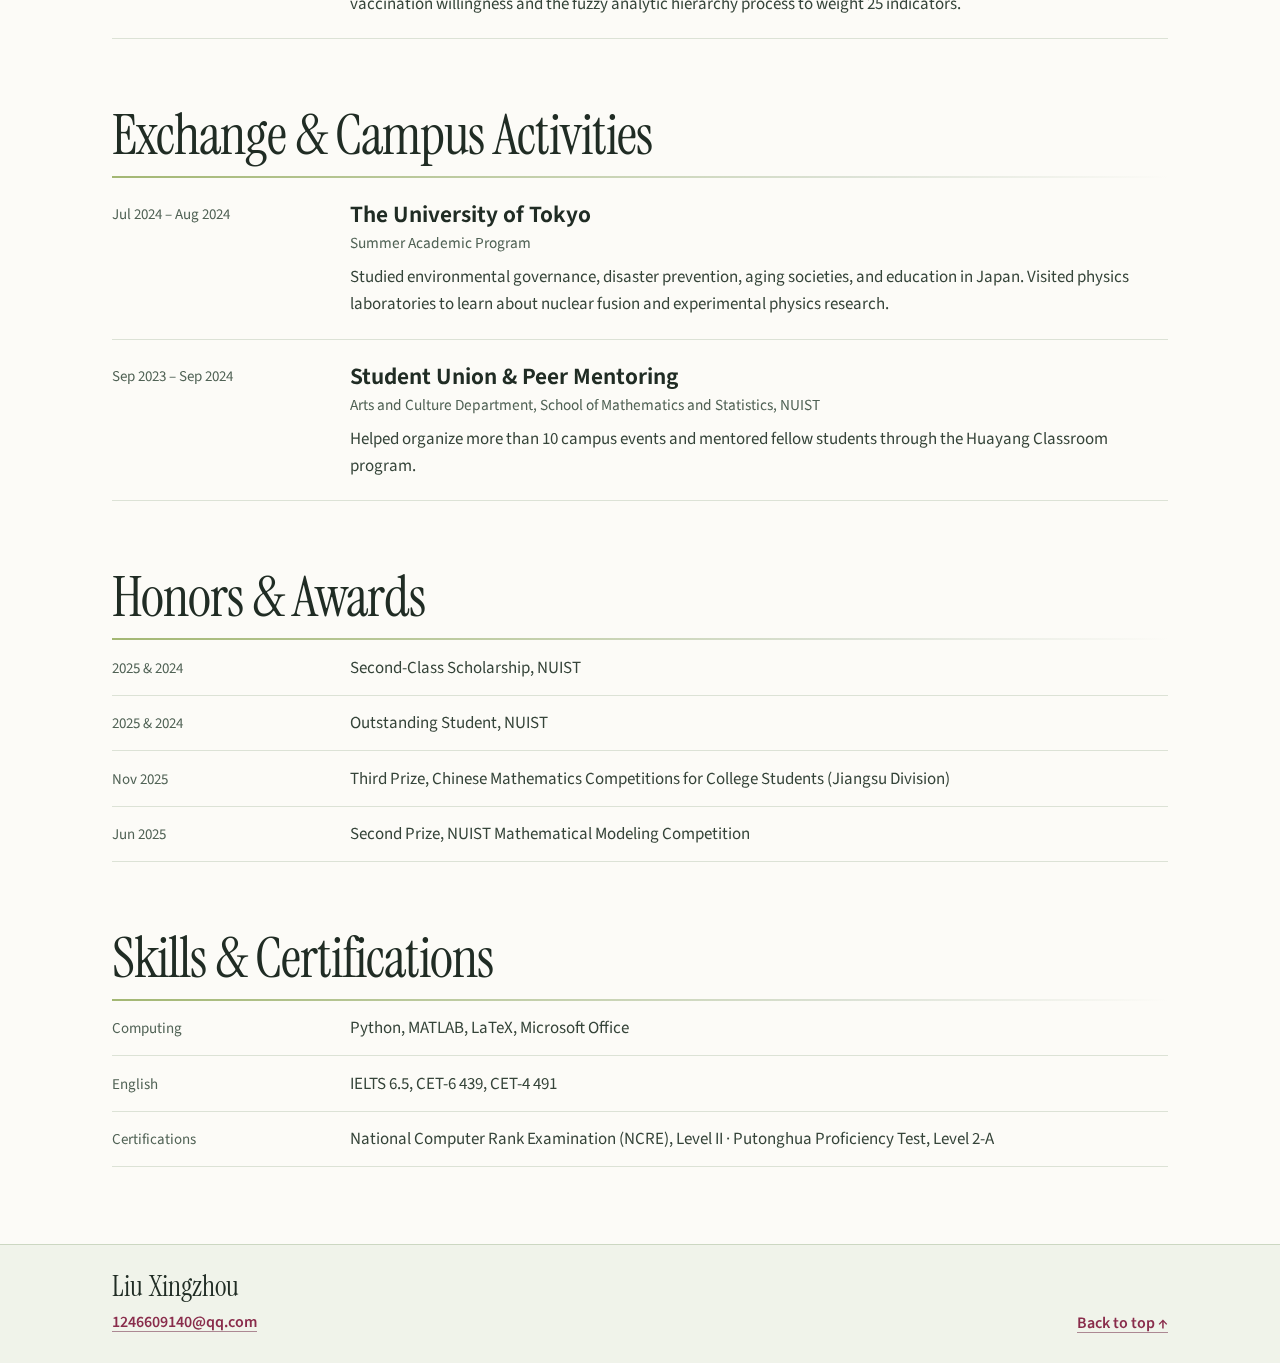
==== commit 96781632: "Revise introduction paragraph in index.html Updated introduction to reflect current studies and admi" ====
--- a/index.html
+++ b/index.html
@@ -31,7 +31,7 @@
           <p class="affiliation">School of Mathematics &amp; Statistics · NUIST</p>
           <h1 id="name">Liu Xingzhou</h1>
           <p class="hero-subtitle">Mathematics &amp; Applied Mathematics</p>
-          <p class="intro">I study Mathematics and Applied Mathematics at Nanjing University of Information Science and Technology. I have led projects in interactive mathematics teaching, marathon route optimization, and statistical modeling of vaccination willingness.</p>
+          <p class="intro">I am studying at the School of Mathematics and Statistics of Nanjing University of Information Science and Technology. I have now been admitted to the School of Science of The Chinese University of Hong Kong (for the MSc in Mathematics program).</p>
           <div class="hero-links">
             <a class="primary-link" href="assets/liu-xingzhou-cv.pdf" download>Download CV <span aria-hidden="true">↓</span></a>
             <a class="text-link" href="mailto:1246609140@qq.com">Email <span aria-hidden="true">↗</span></a>
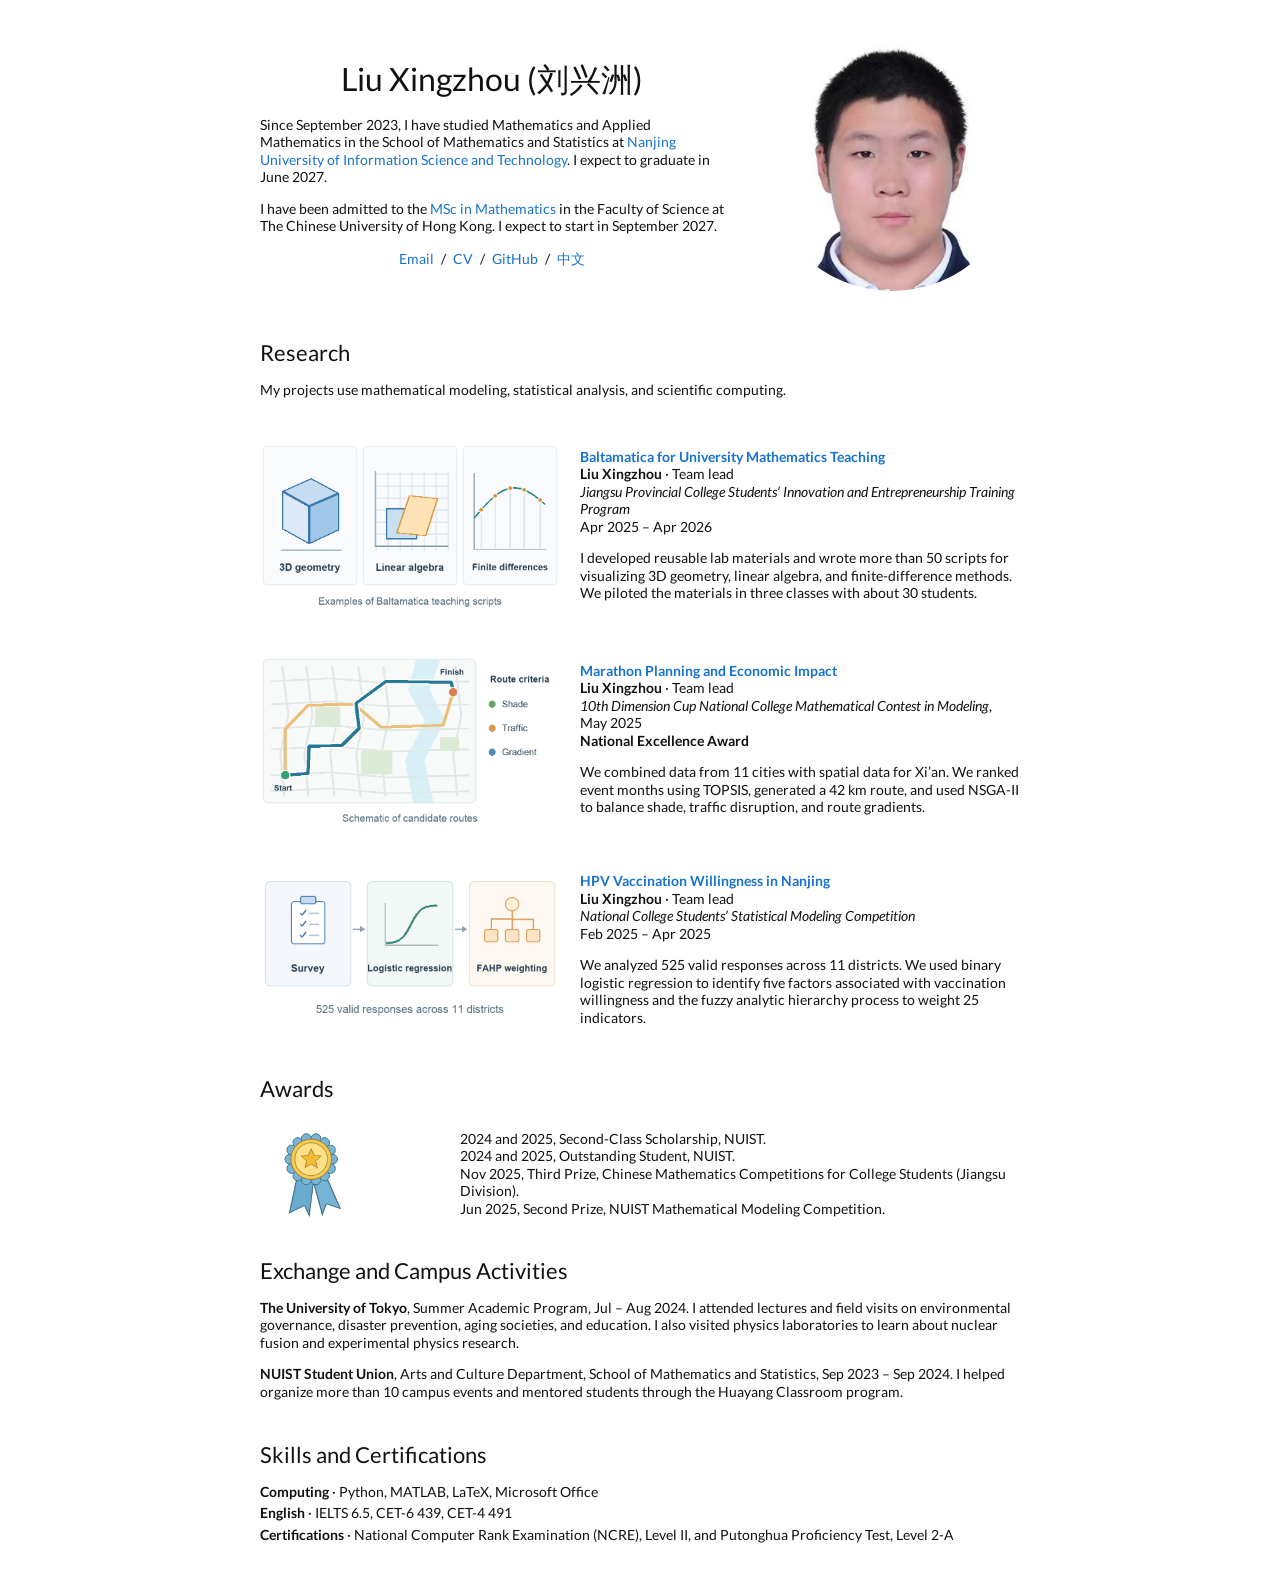
==== commit 5de7a890: "Rebuild homepage in the reference academic layout" ====
--- a/index.html
+++ b/index.html
@@ -3,164 +3,101 @@
 <head>
   <meta charset="utf-8">
   <meta name="viewport" content="width=device-width, initial-scale=1">
-  <meta name="description" content="Academic homepage of Liu Xingzhou, a Mathematics and Applied Mathematics undergraduate at NUIST.">
-  <title>Liu Xingzhou | Academic Homepage</title>
+  <meta name="description" content="Liu Xingzhou's academic homepage, with education, research projects, awards, and CV.">
+  <title>Liu Xingzhou (刘兴洲)</title>
   <link rel="alternate" hreflang="zh-CN" href="zh.html">
   <link rel="icon" type="image/png" href="assets/favicon.png">
   <link rel="stylesheet" href="style.css">
 </head>
 <body id="top">
   <a class="skip-link" href="#main">Skip to content</a>
-  <header class="site-header">
-    <div class="shell masthead">
-      <a class="wordmark" href="#top">Liu Xingzhou</a>
-      <nav class="site-nav" aria-label="Main navigation">
-        <a href="#education">Education</a>
-        <a href="#projects">Projects</a>
-        <a href="#experience">Activities</a>
-        <a href="#honors">Honors</a>
-      </nav>
-      <a class="language-link" href="zh.html" hreflang="zh-CN" lang="zh-CN" aria-label="阅读中文版">中文</a>
-    </div>
-  </header>
+  <main class="page" id="main" tabindex="-1">
+    <section class="intro" id="education" aria-labelledby="name">
+      <div class="intro-bio">
+        <h1 id="name">Liu Xingzhou <span lang="zh-CN">(刘兴洲)</span></h1>
+        <p>Since <time datetime="2023-09">September 2023</time>, I have studied Mathematics and Applied Mathematics in the School of Mathematics and Statistics at <a href="https://www.nuist.edu.cn/">Nanjing University of Information Science and Technology</a>. I expect to graduate in <time datetime="2027-06">June 2027</time>.</p>
+        <p>I have been admitted to the <a href="https://www.gs.cuhk.edu.hk/programmes/science/msc-mathematics">MSc in Mathematics</a> in the Faculty of Science at The Chinese University of Hong Kong. I expect to start in <time datetime="2027-09">September 2027</time>.</p>
+        <nav class="intro-links" aria-label="Profile links">
+          <a href="mailto:1246609140@qq.com">Email</a><span aria-hidden="true">/</span>
+          <a href="assets/liu-xingzhou-cv.pdf" download>CV</a><span aria-hidden="true">/</span>
+          <a href="https://github.com/JasonDonaldLiu">GitHub</a><span aria-hidden="true">/</span>
+          <a href="zh.html" hreflang="zh-CN" lang="zh-CN">中文</a>
+        </nav>
+      </div>
+      <a class="intro-photo" href="assets/portrait.jpg" aria-label="Open portrait of Liu Xingzhou">
+        <img src="assets/portrait.jpg" width="413" height="531" alt="Portrait of Liu Xingzhou" fetchpriority="high">
+      </a>
+    </section>
 
-  <main id="main" tabindex="-1">
-    <section class="hero" aria-labelledby="name">
-      <div class="shell hero-layout">
-        <div class="hero-copy">
-          <p class="affiliation">School of Mathematics &amp; Statistics · NUIST</p>
-          <h1 id="name">Liu Xingzhou</h1>
-          <p class="hero-subtitle">Mathematics &amp; Applied Mathematics</p>
-          <p class="intro">I am studying at the School of Mathematics and Statistics of Nanjing University of Information Science and Technology. I have now been admitted to the School of Science of The Chinese University of Hong Kong (for the MSc in Mathematics program).</p>
-          <div class="hero-links">
-            <a class="primary-link" href="assets/liu-xingzhou-cv.pdf" download>Download CV <span aria-hidden="true">↓</span></a>
-            <a class="text-link" href="mailto:1246609140@qq.com">Email <span aria-hidden="true">↗</span></a>
-            <a class="text-link" href="https://github.com/JasonDonaldLiu">GitHub <span aria-hidden="true">↗</span></a>
-          </div>
+    <section id="projects" aria-labelledby="research-title">
+      <div class="section-intro">
+        <h2 id="research-title">Research</h2>
+        <p>My projects use mathematical modeling, statistical analysis, and scientific computing.</p>
+      </div>
+      <article class="project" id="baltamatica">
+        <img class="project-figure" src="assets/baltamatica-diagram.png" width="900" height="561" alt="Schematic of teaching examples for 3D geometry, matrix transformations, and finite differences.">
+        <div class="project-copy">
+          <h3><a href="#baltamatica">Baltamatica for University Mathematics Teaching</a></h3>
+          <p class="project-meta"><strong>Liu Xingzhou</strong> · Team lead<br>
+            <em>Jiangsu Provincial College Students’ Innovation and Entrepreneurship Training Program</em><br>
+            <time datetime="2025-04">Apr 2025</time> – <time datetime="2026-04">Apr 2026</time>
+          </p>
+          <p>I developed reusable lab materials and wrote more than 50 scripts for visualizing 3D geometry, linear algebra, and finite-difference methods. We piloted the materials in three classes with about 30 students.</p>
         </div>
-        <div class="portrait">
-          <img src="assets/portrait.jpg" width="413" height="531" alt="Portrait of Liu Xingzhou" fetchpriority="high">
+      </article>
+      <article class="project" id="marathon">
+        <img class="project-figure" src="assets/marathon-diagram.png" width="900" height="555" alt="Schematic of candidate marathon routes and their shade, traffic, and gradient criteria." loading="lazy">
+        <div class="project-copy">
+          <h3><a href="#marathon">Marathon Planning and Economic Impact</a></h3>
+          <p class="project-meta"><strong>Liu Xingzhou</strong> · Team lead<br>
+            <em>10th Dimension Cup National College Mathematical Contest in Modeling</em>, <time datetime="2025-05">May 2025</time><br>
+            <strong>National Excellence Award</strong>
+          </p>
+          <p>We combined data from 11 cities with spatial data for Xi’an. We ranked event months using TOPSIS, generated a 42 km route, and used NSGA-II to balance shade, traffic disruption, and route gradients.</p>
         </div>
+      </article>
+      <article class="project" id="vaccination">
+        <img class="project-figure" src="assets/vaccination-diagram.png" width="900" height="540" alt="Schematic of the study workflow from survey responses to logistic regression and fuzzy analytic hierarchy weighting." loading="lazy">
+        <div class="project-copy">
+          <h3><a href="#vaccination">HPV Vaccination Willingness in Nanjing</a></h3>
+          <p class="project-meta"><strong>Liu Xingzhou</strong> · Team lead<br>
+            <em>National College Students’ Statistical Modeling Competition</em><br>
+            <time datetime="2025-02">Feb 2025</time> – <time datetime="2025-04">Apr 2025</time>
+          </p>
+          <p>We analyzed 525 valid responses across 11 districts. We used binary logistic regression to identify five factors associated with vaccination willingness and the fuzzy analytic hierarchy process to weight 25 indicators.</p>
+        </div>
+      </article>
+    </section>
+
+    <section id="honors" aria-labelledby="awards-title">
+      <div class="section-intro">
+        <h2 id="awards-title">Awards</h2>
+      </div>
+      <div class="awards-layout">
+        <img src="assets/awards-medal.png" width="96" height="112" alt="" loading="lazy">
+        <ul class="plain-list">
+          <li>2024 and 2025, Second-Class Scholarship, NUIST.</li>
+          <li>2024 and 2025, Outstanding Student, NUIST.</li>
+          <li>Nov 2025, Third Prize, Chinese Mathematics Competitions for College Students (Jiangsu Division).</li>
+          <li>Jun 2025, Second Prize, NUIST Mathematical Modeling Competition.</li>
+        </ul>
       </div>
     </section>
 
-    <div class="shell content">
-      <section id="education" class="section" aria-labelledby="education-title">
-        <h2 id="education-title">Education</h2>
-        <article class="entry">
-          <div class="entry-meta">
-            <p><time datetime="2023-09">Sep 2023</time> – <time datetime="2027-06">Jun 2027</time></p>
-            <p class="role">Expected graduation</p>
-          </div>
-          <div>
-            <h3>Nanjing University of Information Science and Technology</h3>
-            <p class="context">School of Mathematics and Statistics</p>
-            <p>BSc in Mathematics and Applied Mathematics</p>
-          </div>
-        </article>
-        <article class="entry">
-          <div class="entry-meta">
-            <p><time datetime="2027-09">Sep 2027</time></p>
-            <p class="role">Expected start</p>
-          </div>
-          <div>
-            <h3>The Chinese University of Hong Kong</h3>
-            <p class="context">Division of Mathematics, Faculty of Science</p>
-            <p>MSc in Mathematics</p>
-          </div>
-        </article>
-      </section>
+    <section class="plain-section" id="experience" aria-labelledby="activities-title">
+      <h2 id="activities-title">Exchange and Campus Activities</h2>
+      <p><strong>The University of Tokyo</strong>, Summer Academic Program, Jul – Aug 2024. I attended lectures and field visits on environmental governance, disaster prevention, aging societies, and education. I also visited physics laboratories to learn about nuclear fusion and experimental physics research.</p>
+      <p><strong>NUIST Student Union</strong>, Arts and Culture Department, School of Mathematics and Statistics, Sep 2023 – Sep 2024. I helped organize more than 10 campus events and mentored students through the Huayang Classroom program.</p>
+    </section>
 
-      <section id="projects" class="section" aria-labelledby="projects-title">
-        <h2 id="projects-title">Research Projects</h2>
-        <article class="entry">
-          <div class="entry-meta">
-            <p><time datetime="2025-04">Apr 2025</time> – <time datetime="2026-04">Apr 2026</time></p>
-            <p class="role">Team lead</p>
-          </div>
-          <div>
-            <h3>Baltamatica for University Mathematics Teaching</h3>
-            <p class="context">Jiangsu Provincial College Students’ Innovation and Entrepreneurship Training Program</p>
-            <p>Built a reusable lab curriculum and wrote more than 50 scripts for visualizing 3D geometry, linear algebra, and finite-difference methods. Piloted the materials in three classes with about 30 students.</p>
-          </div>
-        </article>
-        <article class="entry">
-          <div class="entry-meta">
-            <p><time datetime="2025-05">May 2025</time></p>
-            <p class="role">Team lead</p>
-          </div>
-          <div>
-            <h3>Marathon Planning and Economic Impact</h3>
-            <p class="context">10th Dimension Cup National College Mathematical Contest in Modeling <span class="award-note">· National Excellence Award</span></p>
-            <p>Combined data from 11 cities with spatial data for Xi’an. Ranked event months with TOPSIS, generated a 42 km route, and used NSGA-II to balance shade, traffic disruption, and route gradients.</p>
-          </div>
-        </article>
-        <article class="entry">
-          <div class="entry-meta">
-            <p><time datetime="2025-02">Feb 2025</time> – <time datetime="2025-04">Apr 2025</time></p>
-            <p class="role">Team lead</p>
-          </div>
-          <div>
-            <h3>HPV Vaccination Willingness in Nanjing</h3>
-            <p class="context">National College Students’ Statistical Modeling Competition</p>
-            <p>Analyzed 525 valid responses across 11 districts. Used binary logistic regression to identify five factors associated with vaccination willingness and the fuzzy analytic hierarchy process to weight 25 indicators.</p>
-          </div>
-        </article>
-      </section>
-
-      <section id="experience" class="section" aria-labelledby="experience-title">
-        <h2 id="experience-title">Exchange &amp; Campus Activities</h2>
-        <article class="entry">
-          <div class="entry-meta">
-            <p><time datetime="2024-07">Jul 2024</time> – <time datetime="2024-08">Aug 2024</time></p>
-          </div>
-          <div>
-            <h3>The University of Tokyo</h3>
-            <p class="context">Summer Academic Program</p>
-            <p>Studied environmental governance, disaster prevention, aging societies, and education in Japan. Visited physics laboratories to learn about nuclear fusion and experimental physics research.</p>
-          </div>
-        </article>
-        <article class="entry">
-          <div class="entry-meta">
-            <p><time datetime="2023-09">Sep 2023</time> – <time datetime="2024-09">Sep 2024</time></p>
-          </div>
-          <div>
-            <h3>Student Union &amp; Peer Mentoring</h3>
-            <p class="context">Arts and Culture Department, School of Mathematics and Statistics, NUIST</p>
-            <p>Helped organize more than 10 campus events and mentored fellow students through the Huayang Classroom program.</p>
-          </div>
-        </article>
-      </section>
-
-      <section id="honors" class="section" aria-labelledby="honors-title">
-        <h2 id="honors-title">Honors &amp; Awards</h2>
-        <ul class="detail-list">
-          <li><span class="row-label"><time datetime="2025">2025</time> &amp; <time datetime="2024">2024</time></span><span>Second-Class Scholarship, NUIST</span></li>
-          <li><span class="row-label"><time datetime="2025">2025</time> &amp; <time datetime="2024">2024</time></span><span>Outstanding Student, NUIST</span></li>
-          <li><time class="row-label" datetime="2025-11">Nov 2025</time><span>Third Prize, Chinese Mathematics Competitions for College Students (Jiangsu Division)</span></li>
-          <li><time class="row-label" datetime="2025-06">Jun 2025</time><span>Second Prize, NUIST Mathematical Modeling Competition</span></li>
-        </ul>
-      </section>
-
-      <section id="skills" class="section" aria-labelledby="skills-title">
-        <h2 id="skills-title">Skills &amp; Certifications</h2>
-        <ul class="detail-list">
-          <li><span class="row-label">Computing</span><span>Python, MATLAB, LaTeX, Microsoft Office</span></li>
-          <li><span class="row-label">English</span><span>IELTS 6.5, CET-6 439, CET-4 491</span></li>
-          <li><span class="row-label">Certifications</span><span>National Computer Rank Examination (NCRE), Level II · Putonghua Proficiency Test, Level 2-A</span></li>
-        </ul>
-      </section>
-    </div>
+    <section class="plain-section" id="skills" aria-labelledby="skills-title">
+      <h2 id="skills-title">Skills and Certifications</h2>
+      <ul class="plain-list skills-list">
+        <li><strong>Computing</strong> · Python, MATLAB, LaTeX, Microsoft Office</li>
+        <li><strong>English</strong> · IELTS 6.5, CET-6 439, CET-4 491</li>
+        <li><strong>Certifications</strong> · National Computer Rank Examination (NCRE), Level II, and Putonghua Proficiency Test, Level 2-A</li>
+      </ul>
+    </section>
   </main>
-
-  <footer class="site-footer">
-    <div class="shell footer-layout">
-      <div>
-        <p class="wordmark">Liu Xingzhou</p>
-        <a class="text-link" href="mailto:1246609140@qq.com">1246609140@qq.com</a>
-      </div>
-      <a class="text-link" href="#top">Back to top <span aria-hidden="true">↑</span></a>
-    </div>
-  </footer>
 </body>
 </html>
--- a/style.css
+++ b/style.css
@@ -1,410 +1,238 @@
 @font-face {
-  font-family: "Instrument Serif";
-  src: url("assets/instrument-serif.ttf") format("truetype");
+  font-family: Lato;
+  src: url("assets/lato-regular.woff2") format("woff2");
+  font-style: normal;
   font-weight: 400;
   font-display: swap;
 }
 
 @font-face {
-  font-family: "Source Sans 3";
-  src: url("assets/source-sans-3.woff2") format("woff2");
-  font-weight: 200 900;
+  font-family: Lato;
+  src: url("assets/lato-bold.woff2") format("woff2");
+  font-style: normal;
+  font-weight: 700;
   font-display: swap;
 }
 
-:root {
-  color-scheme: light;
-  --paper: #fcfbf7;
-  --mist: #f0f3ea;
-  --ink: #202c24;
-  --text: #354439;
-  --muted: #506255;
-  --accent: #892c4b;
-  --dark-accent: #672038;
-  --rule: #dce2d6;
-  --hero-rule: #ccd7c2;
-  --section-rule: #a3b773;
-  --serif: "Instrument Serif", "STIX Two Text", Georgia, serif;
-  --sans: "Source Sans 3", system-ui, "PingFang SC", "Microsoft YaHei", sans-serif;
-  --gutter: clamp(1.25rem, 4vw, 2.5rem);
-}
-
-*, *::before, *::after {
+@font-face {
+  font-family: Lato;
+  src: url("assets/lato-italic.woff2") format("woff2");
+  font-style: italic;
+  font-weight: 400;
+  font-display: swap;
+}
+
+* {
   box-sizing: border-box;
 }
 
 body {
-  margin: 0;
-  background: var(--paper);
-  color: var(--text);
-  font-family: var(--sans);
-  font-size: 1.0625rem;
-  line-height: 1.6;
-}
-
-h1, h2, h3, p {
-  margin: 0;
+  margin: 8px;
+  background: #fff;
+  color: #111;
+  font: 14px/1.25 Lato, Verdana, "PingFang SC", "Microsoft YaHei", Helvetica, sans-serif;
+}
+
+html[lang="zh-CN"] body {
+  line-height: 1.5;
 }
 
 a {
-  color: var(--accent);
-  text-underline-offset: 0.24em;
+  color: #1772d0;
+  text-decoration: none;
 }
 
 a:hover {
-  color: var(--dark-accent);
+  color: #a55305;
+  text-decoration: underline;
 }
 
 a:focus-visible {
-  outline: 2px solid var(--accent);
-  outline-offset: 4px;
-}
-
-.shell {
-  width: min(100% - var(--gutter) * 2, 66rem);
+  outline: 2px solid #1772d0;
+  outline-offset: 3px;
+}
+
+.page {
+  max-width: 800px;
   margin-inline: auto;
+  padding-bottom: 24px;
 }
 
 .skip-link {
   position: absolute;
+  top: 8px;
+  left: 8px;
+  transform: translateY(calc(-100% - 8px));
+  padding: 8px;
+  background: white;
   z-index: 1;
-  top: 0.75rem;
-  left: var(--gutter);
-  padding: 0.5rem 0.85rem;
-  transform: translateY(calc(-100% - 0.75rem));
-  background: var(--paper);
 }
 
 .skip-link:focus {
   transform: none;
 }
 
-.site-header {
-  border-bottom: 1px solid var(--rule);
-}
-
-.masthead {
+.intro {
   display: grid;
-  grid-template-columns: 1fr auto auto;
-  grid-template-areas: "name nav language";
+  grid-template-columns: 63% 37%;
   align-items: center;
-  gap: clamp(1rem, 3.2vw, 2.5rem);
-  min-height: 4.6rem;
-}
-
-.wordmark {
-  grid-area: name;
-  width: fit-content;
-  color: var(--ink);
-  font-family: var(--serif);
-  font-size: 1.75rem;
-  line-height: 1.1;
-  text-decoration: none;
-}
-
-.site-nav {
-  grid-area: nav;
+  min-height: 311px;
+}
+
+.intro-bio {
+  padding: 20px;
+}
+
+h1 {
+  margin: 0 0 18px;
+  font-size: 32px;
+  font-weight: 400;
+  line-height: 1.2;
+  text-align: center;
+}
+
+.intro-bio p {
+  margin: 0 0 14px;
+}
+
+.intro-links {
   display: flex;
   flex-wrap: wrap;
-  gap: 0.15rem clamp(0.85rem, 3vw, 2rem);
-}
-
-.site-nav a,
-.language-link {
-  display: inline-flex;
+  justify-content: center;
+  gap: 4px 7px;
+  margin-top: 15px;
+}
+
+.intro-photo {
+  display: block;
+  margin: 24px 20px 26px;
+}
+
+.intro-photo img {
+  display: block;
+  width: 100%;
+  max-width: 256px;
+  height: auto;
+  aspect-ratio: 1;
+  object-fit: cover;
+  object-position: center 17%;
+  border-radius: 50%;
+}
+
+.section-intro,
+.plain-section {
+  padding: 20px 20px 7px;
+}
+
+h2 {
+  margin: 0;
+  font-size: 22px;
+  font-weight: 400;
+}
+
+.section-intro p,
+.plain-section p {
+  margin: 14px 0;
+}
+
+.project {
+  display: grid;
+  grid-template-columns: minmax(0, min(300px, 40%)) minmax(0, 1fr);
   align-items: center;
-  min-height: 2.5rem;
-  font-size: 0.95rem;
-  font-weight: 600;
-  text-decoration: none;
-}
-
-.site-nav a {
-  color: var(--text);
-}
-
-.site-nav a:hover {
-  color: var(--accent);
-  text-decoration: underline;
-}
-
-.language-link {
-  grid-area: language;
-  justify-content: center;
-  justify-self: end;
-  min-width: 3.75rem;
-  padding-inline: 0.7rem;
-  border: 1px solid var(--hero-rule);
-  border-radius: 4px;
-}
-
-.language-link:hover {
-  background: var(--mist);
-}
-
-.hero {
-  background: var(--mist);
-  border-bottom: 1px solid var(--hero-rule);
-}
-
-.hero-layout {
-  display: grid;
-  grid-template-columns: minmax(0, 1fr) clamp(12.5rem, 23vw, 16.25rem);
-  align-items: center;
-  column-gap: clamp(2.25rem, 9vw, 8.5rem);
-  padding-block: clamp(3.25rem, 6vw, 5.5rem);
-}
-
-.affiliation {
-  color: var(--accent);
-  font-size: 0.82rem;
-  font-weight: 650;
-  letter-spacing: 0.09em;
-  text-transform: uppercase;
-}
-
-h1 {
-  margin-block: 0.62rem 0.32rem;
-  color: var(--ink);
-  font-family: var(--serif);
-  font-size: clamp(3.45rem, 8vw, 6.5rem);
-  font-weight: 400;
-  letter-spacing: -0.022em;
-  line-height: 0.98;
-}
-
-.hero-subtitle {
-  color: var(--ink);
-  font-size: clamp(1.12rem, 2.2vw, 1.45rem);
-  font-weight: 600;
-  line-height: 1.4;
-}
-
-.intro {
-  max-width: 34rem;
-  margin-block: 1.1rem 1.55rem;
-  font-size: clamp(1.0625rem, 1.7vw, 1.2rem);
-}
-
-.hero-links {
-  display: flex;
-  flex-wrap: wrap;
-  align-items: center;
-  gap: 0.3rem clamp(0.9rem, 3vw, 1.45rem);
-}
-
-.hero-links a {
-  display: inline-flex;
-  align-items: center;
-  gap: 0.35rem;
-  min-height: 2.75rem;
-  white-space: nowrap;
-}
-
-.primary-link {
-  padding: 0.5rem 0.94rem;
-  border-radius: 4px;
-  background: var(--accent);
-  color: #fff;
-  font-size: 1rem;
-  font-weight: 650;
-  text-decoration: none;
-}
-
-.primary-link:hover {
-  background: var(--dark-accent);
-  color: #fff;
-}
-
-.text-link {
-  font-size: 1rem;
-  font-weight: 600;
-  text-decoration-color: #ac8893;
-}
-
-.text-link:hover {
-  text-decoration-color: currentColor;
-}
-
-.portrait {
-  padding: 0.55rem;
-  border: 1px solid var(--hero-rule);
-  border-radius: 7px;
-  background: var(--paper);
-  box-shadow: 0 8px 26px rgb(32 44 36 / 8%);
-}
-
-.portrait img {
+  gap: 20px;
+  padding: 12px 20px 16px;
+}
+
+.project-figure {
   display: block;
   width: 100%;
   height: auto;
-  border-radius: 3px;
-}
-
-.content {
-  padding-block: clamp(2.65rem, 5vw, 4.5rem) clamp(3.5rem, 6vw, 5rem);
-}
-
-.section + .section {
-  margin-top: clamp(2.5rem, 6vw, 4rem);
-}
-
-h2 {
-  padding-bottom: 0.62rem;
-  border-bottom: 2px solid var(--section-rule);
-  border-image: linear-gradient(90deg, var(--section-rule), var(--rule) 70%, transparent) 1;
-  color: var(--ink);
-  font-family: var(--serif);
-  font-size: clamp(2.45rem, 4.4vw, 3.55rem);
-  font-weight: 400;
-  letter-spacing: -0.018em;
-  line-height: 1.12;
-}
-
-.entry, .detail-list li {
+}
+
+.project-copy h3 {
+  margin: 0;
+  font-size: 14px;
+  font-weight: 700;
+}
+
+.project-meta {
+  margin: 0;
+}
+
+.project-copy > p:last-child {
+  margin: 14px 0 0;
+}
+
+.awards-layout {
   display: grid;
-  grid-template-columns: 11.75rem minmax(0, 1fr);
-  gap: clamp(1.5rem, 4vw, 3.15rem);
-  border-bottom: 1px solid var(--rule);
-}
-
-.entry {
-  padding-block: 1.32rem;
-}
-
-.entry-meta,
-.row-label {
-  color: var(--muted);
-  font-size: 0.94rem;
-  font-variant-numeric: tabular-nums;
-}
-
-.entry-meta {
-  padding-top: 0.19rem;
-}
-
-.role {
-  margin-top: 0.15rem;
-  color: var(--accent);
-  font-weight: 600;
-}
-
-h3 {
-  color: var(--ink);
-  font-size: clamp(1.2rem, 2.3vw, 1.47rem);
-  font-weight: 650;
-  line-height: 1.28;
-}
-
-.context {
-  margin-top: 0.26rem;
-  color: var(--muted);
-  font-size: 0.96rem;
-  line-height: 1.4;
-}
-
-.context + p {
-  margin-top: 0.52rem;
-}
-
-.award-note {
-  color: var(--accent);
-  font-weight: 650;
-}
-
-.detail-list {
+  grid-template-columns: 180px minmax(0, 1fr);
+  align-items: center;
+  gap: 20px;
+  padding: 16px 20px;
+}
+
+.awards-layout img {
+  display: block;
+  width: 82px;
+  height: auto;
+  margin-left: 10px;
+}
+
+.plain-list {
   margin: 0;
   padding: 0;
   list-style: none;
 }
 
-.detail-list li {
-  align-items: baseline;
-  padding-block: 0.85rem;
-}
-
-.site-footer {
-  border-top: 1px solid var(--hero-rule);
-  background: var(--mist);
-}
-
-.footer-layout {
-  display: flex;
-  flex-wrap: wrap;
-  align-items: end;
-  justify-content: space-between;
-  gap: 0.8rem 1rem;
-  padding-block: 1.7rem;
-}
-
-.site-footer .wordmark {
-  margin-bottom: 0.35rem;
-}
-
-html[lang="zh-CN"] body {
-  line-height: 1.75;
-}
-
-html[lang="zh-CN"] h2 {
-  padding-bottom: 0.85rem;
-  font-family: var(--sans);
-  font-size: clamp(1.75rem, 4.4vw, 2.4rem);
-  font-weight: 600;
-  letter-spacing: 0;
-}
-
-html[lang="zh-CN"] h3 {
-  font-size: clamp(1.13rem, 2.3vw, 1.3rem);
-}
-
-@media (max-width: 45rem) {
-  .masthead {
-    grid-template-columns: 1fr auto;
-    grid-template-areas: "name language" "nav nav";
-    row-gap: 0.1rem;
-    padding-top: 0.58rem;
-  }
-
-  .site-nav {
-    gap: 0.05rem clamp(1rem, 4vw, 1.8rem);
-  }
-
-  .hero-layout {
+.skills-list {
+  margin-top: 14px;
+}
+
+.skills-list li + li {
+  margin-top: 4px;
+}
+
+@media (max-width: 600px) {
+  .intro {
     grid-template-columns: 1fr;
-    gap: 1.5rem;
-    padding-block: 2rem 2.25rem;
-  }
-
-  .portrait {
+    min-height: auto;
+  }
+
+  .intro-photo {
     grid-row: 1;
-    width: clamp(7.3rem, 28vw, 9.5rem);
-    padding: 0.32rem;
+    width: min(170px, 55vw);
+    margin: 20px auto 0;
   }
 
   h1 {
-    font-size: clamp(3.15rem, 12vw, 5.4rem);
-  }
-
-  .entry,
-  .detail-list li {
+    font-size: 28px;
+  }
+
+  .intro-bio,
+  .section-intro,
+  .plain-section,
+  .project,
+  .awards-layout {
+    padding-inline: 12px;
+  }
+
+  .project {
     grid-template-columns: 1fr;
-    gap: 0.34rem;
-  }
-
-  .entry-meta {
-    display: flex;
-    flex-wrap: wrap;
-    gap: 0.15rem 0.8rem;
-    padding-top: 0;
-  }
-
-  .entry-meta .role {
-    margin-top: 0;
-  }
-}
-
-@media (prefers-reduced-motion: no-preference) {
-  html {
-    scroll-behavior: smooth;
-  }
-}
+    gap: 10px;
+  }
+
+  .project-figure {
+    max-width: 300px;
+    justify-self: center;
+  }
+
+  .awards-layout {
+    grid-template-columns: 66px minmax(0, 1fr);
+    gap: 10px;
+  }
+
+  .awards-layout img {
+    width: 60px;
+    margin: 0;
+  }
+}
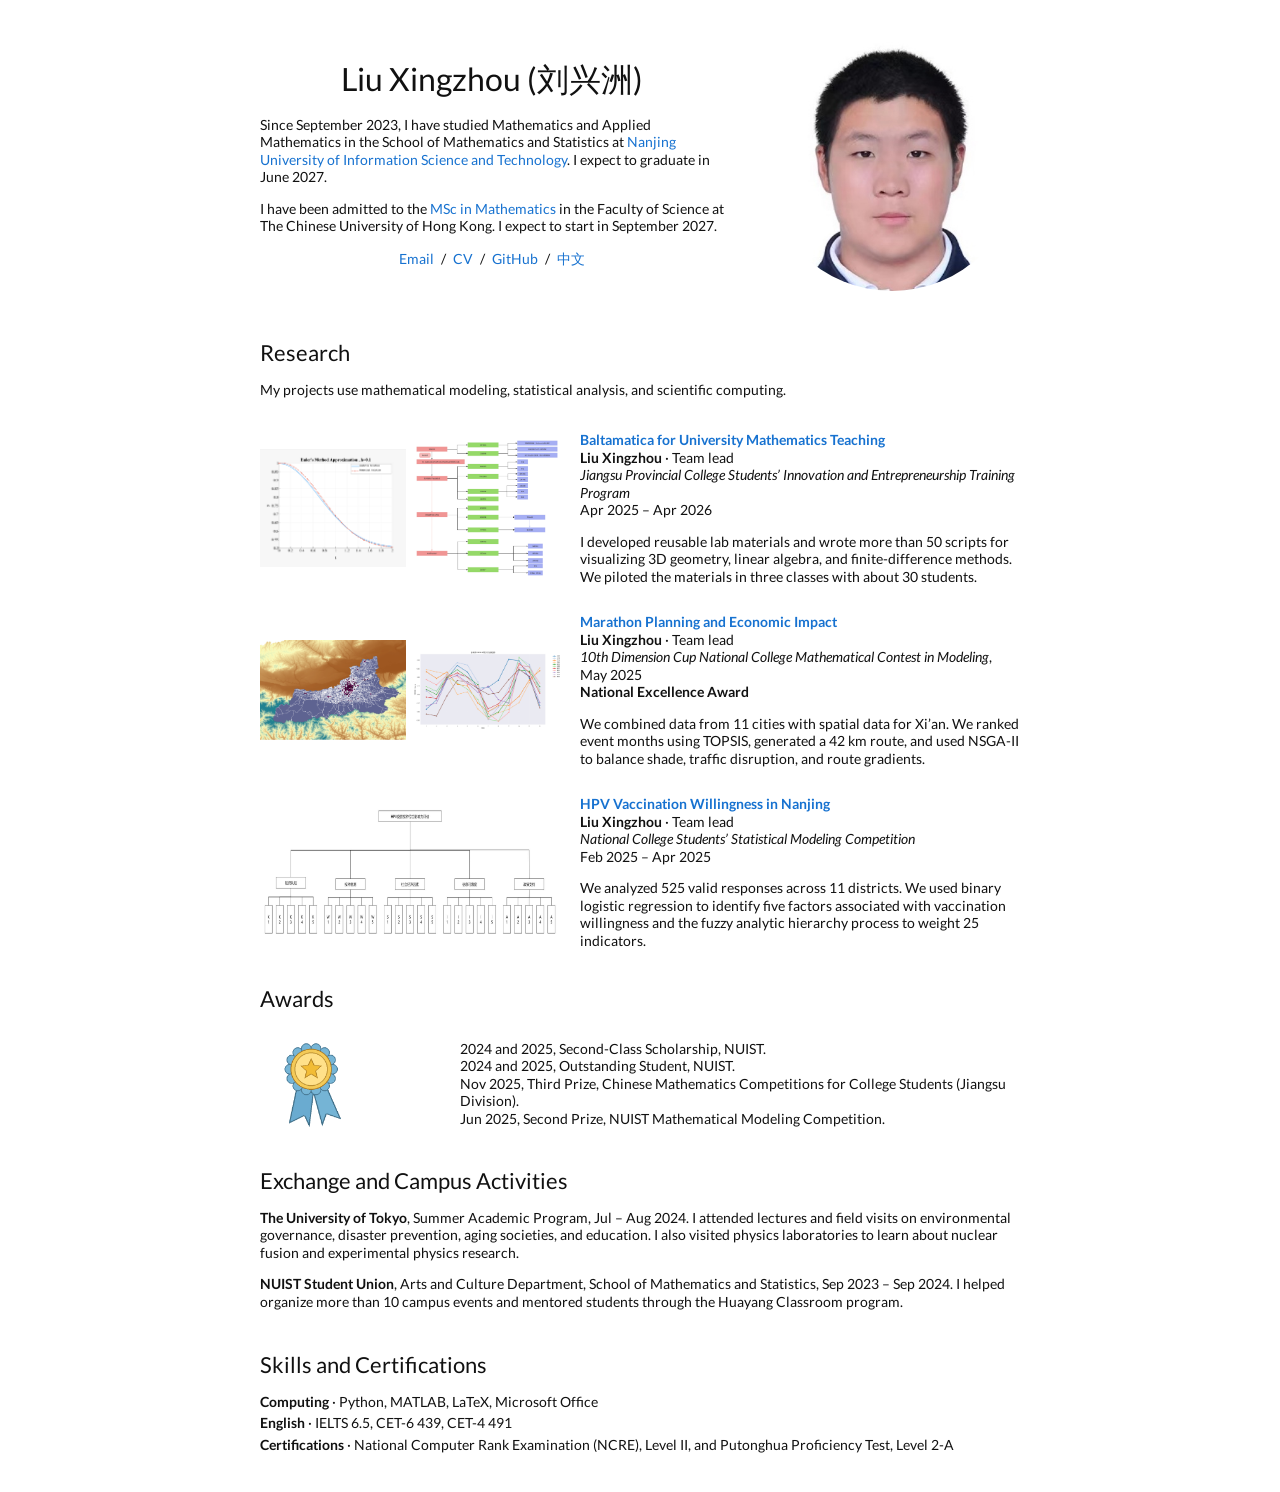
==== commit a9ad079f: "Replace research project images with original figures" ====
--- a/index.html
+++ b/index.html
@@ -35,7 +35,14 @@
         <p>My projects use mathematical modeling, statistical analysis, and scientific computing.</p>
       </div>
       <article class="project" id="baltamatica">
-        <img class="project-figure" src="assets/baltamatica-diagram.png" width="900" height="561" alt="Schematic of teaching examples for 3D geometry, matrix transformations, and finite differences.">
+        <div class="project-media">
+          <a href="assets/baltamatica-euler.png">
+            <img src="assets/baltamatica-euler.png" width="1199" height="961" alt="Euler’s method approximation with a step size of 0.1 compared with the analytic solution.">
+          </a>
+          <a href="assets/baltamatica-workflow.jpg">
+            <img src="assets/baltamatica-workflow.jpg" width="3830" height="3673" alt="Baltamatica teaching project workflow from preparation and platform customization through classroom trials and evaluation." loading="lazy">
+          </a>
+        </div>
         <div class="project-copy">
           <h3><a href="#baltamatica">Baltamatica for University Mathematics Teaching</a></h3>
           <p class="project-meta"><strong>Liu Xingzhou</strong> · Team lead<br>
@@ -46,7 +53,14 @@
         </div>
       </article>
       <article class="project" id="marathon">
-        <img class="project-figure" src="assets/marathon-diagram.png" width="900" height="555" alt="Schematic of candidate marathon routes and their shade, traffic, and gradient criteria." loading="lazy">
+        <div class="project-media">
+          <a href="assets/marathon-terrain.png">
+            <img src="assets/marathon-terrain.png" width="822" height="566" alt="Terrain and road network map of Xi’an." loading="lazy">
+          </a>
+          <a href="assets/marathon-topsis.png">
+            <img src="assets/marathon-topsis.png" width="832" height="450" alt="Line chart comparing monthly TOPSIS scores across 11 cities." loading="lazy">
+          </a>
+        </div>
         <div class="project-copy">
           <h3><a href="#marathon">Marathon Planning and Economic Impact</a></h3>
           <p class="project-meta"><strong>Liu Xingzhou</strong> · Team lead<br>
@@ -57,7 +71,11 @@
         </div>
       </article>
       <article class="project" id="vaccination">
-        <img class="project-figure" src="assets/vaccination-diagram.png" width="900" height="540" alt="Schematic of the study workflow from survey responses to logistic regression and fuzzy analytic hierarchy weighting." loading="lazy">
+        <div class="project-media">
+          <a href="assets/hpv-evaluation-framework.png">
+            <img src="assets/hpv-evaluation-framework.png" width="1134" height="512" alt="HPV vaccination evaluation framework showing five categories and their 25 indicators." loading="lazy">
+          </a>
+        </div>
         <div class="project-copy">
           <h3><a href="#vaccination">HPV Vaccination Willingness in Nanjing</a></h3>
           <p class="project-meta"><strong>Liu Xingzhou</strong> · Team lead<br>
--- a/style.css
+++ b/style.css
@@ -143,7 +143,20 @@
   padding: 12px 20px 16px;
 }
 
-.project-figure {
+.project-media {
+  display: flex;
+  align-items: center;
+  gap: 8px;
+  width: 100%;
+}
+
+.project-media a {
+  flex: 1;
+  min-width: 0;
+  cursor: zoom-in;
+}
+
+.project-media img {
   display: block;
   width: 100%;
   height: auto;
@@ -221,7 +234,7 @@
     gap: 10px;
   }
 
-  .project-figure {
+  .project-media {
     max-width: 300px;
     justify-self: center;
   }
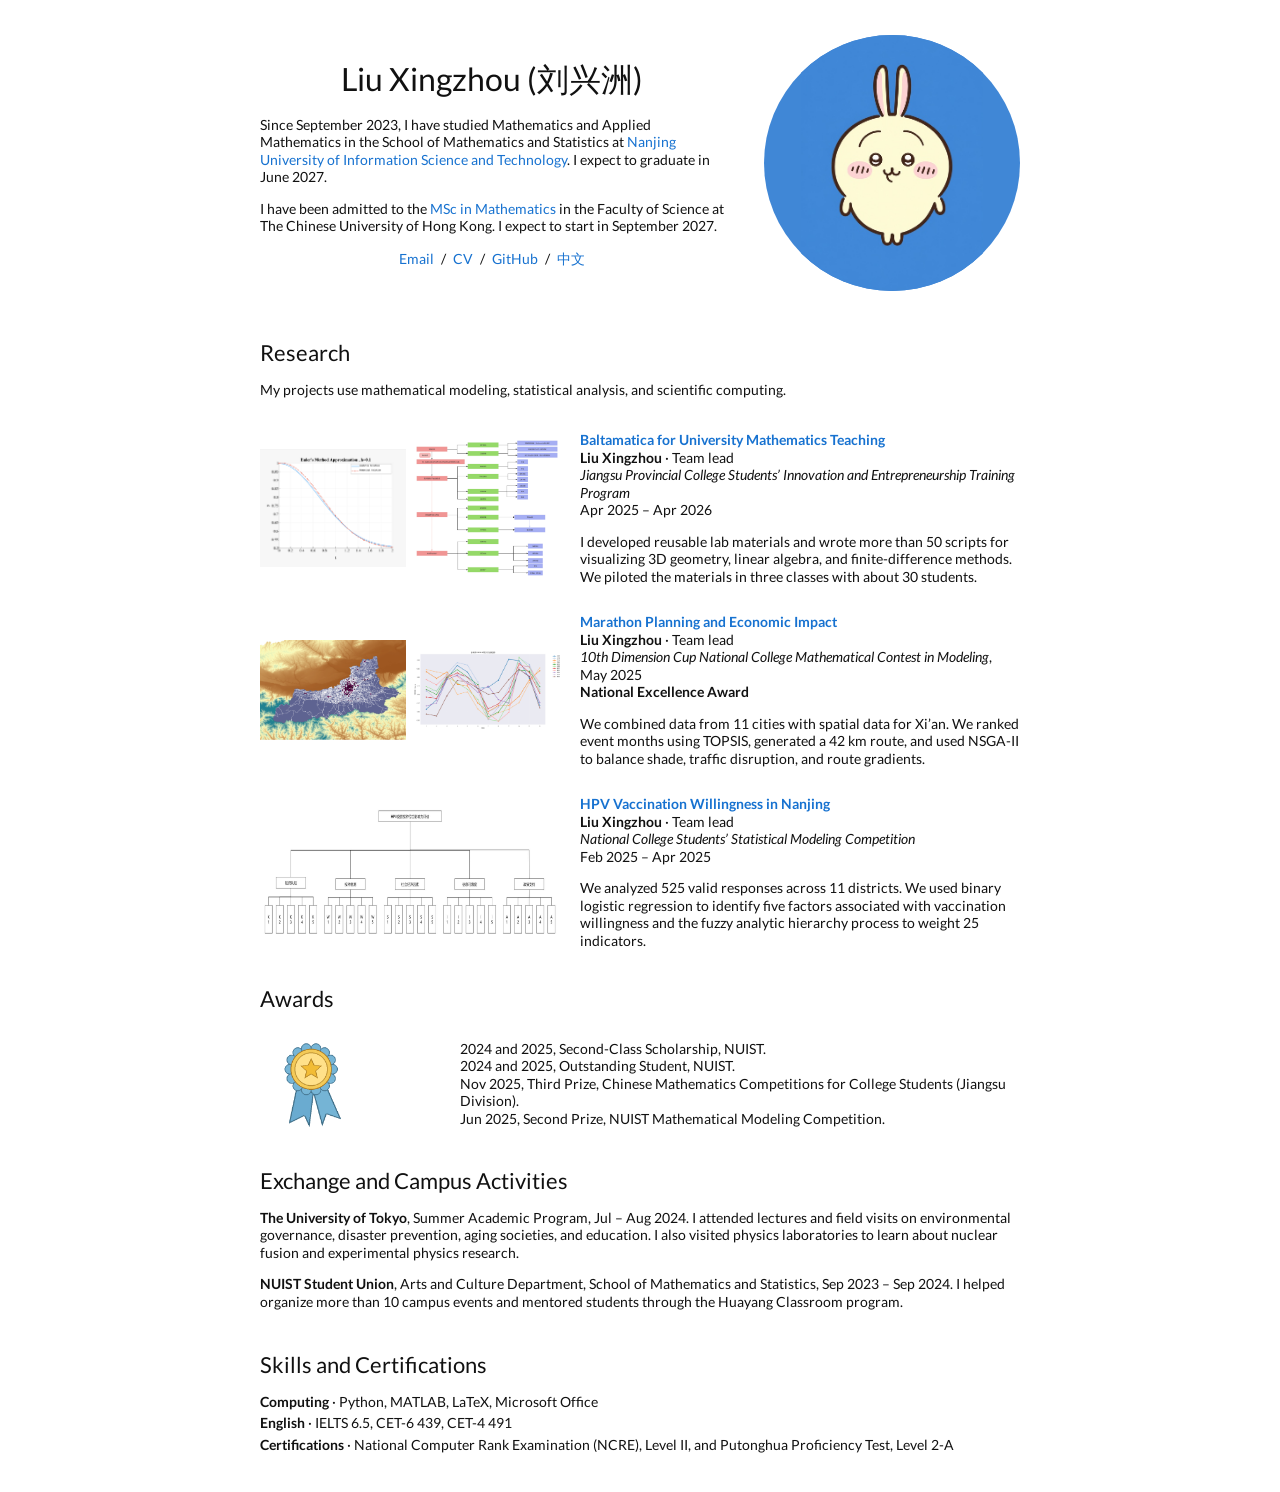
==== commit 5c013ddf: "Use the blue-background Usagi homepage avatar" ====
--- a/index.html
+++ b/index.html
@@ -24,8 +24,8 @@
           <a href="zh.html" hreflang="zh-CN" lang="zh-CN">中文</a>
         </nav>
       </div>
-      <a class="intro-photo" href="assets/portrait.jpg" aria-label="Open portrait of Liu Xingzhou">
-        <img src="assets/portrait.jpg" width="413" height="531" alt="Portrait of Liu Xingzhou" fetchpriority="high">
+      <a class="intro-photo" href="assets/usagi-avatar.jpg" aria-label="Open the Usagi avatar">
+        <img src="assets/usagi-avatar.jpg" width="413" height="579" alt="Usagi, the yellow rabbit from Chiikawa" fetchpriority="high">
       </a>
     </section>
 
--- a/style.css
+++ b/style.css
@@ -114,8 +114,8 @@
   max-width: 256px;
   height: auto;
   aspect-ratio: 1;
-  object-fit: cover;
-  object-position: center 17%;
+  object-fit: contain;
+  background-color: #4087d6;
   border-radius: 50%;
 }
 
